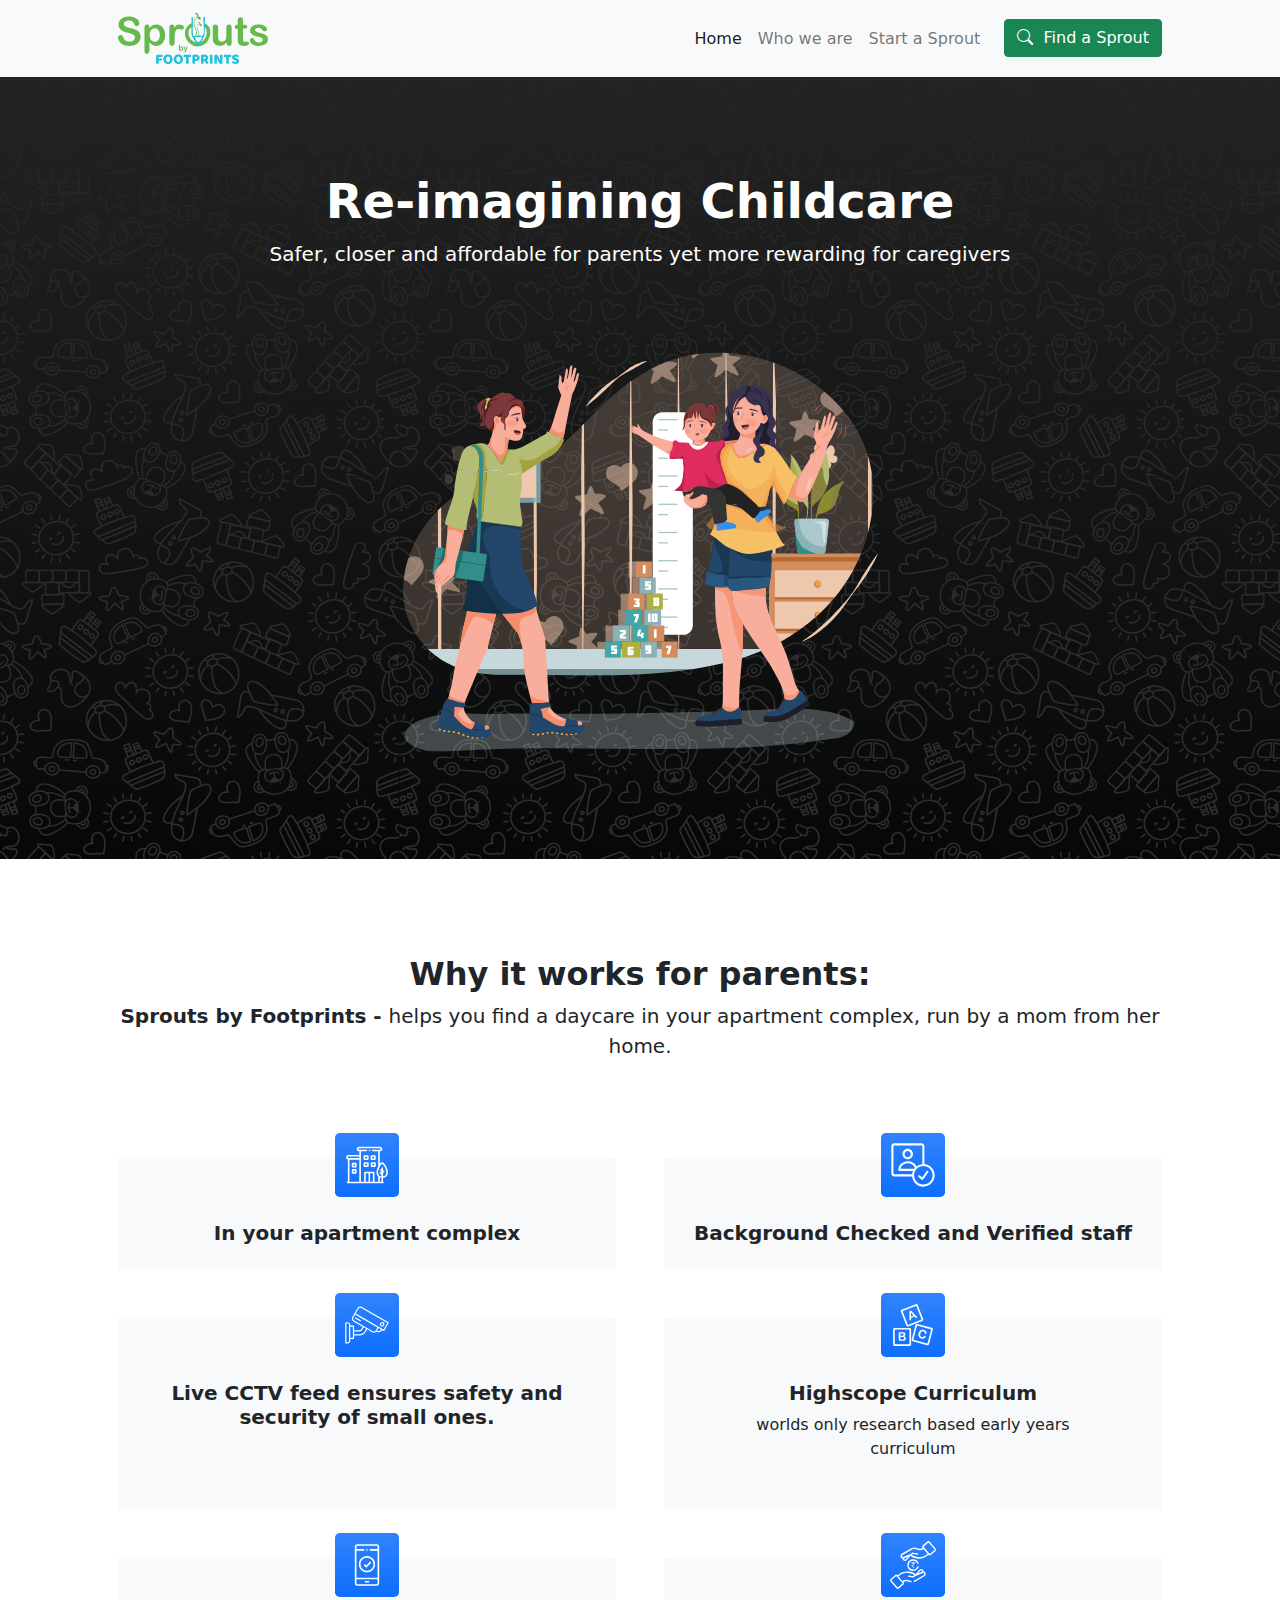
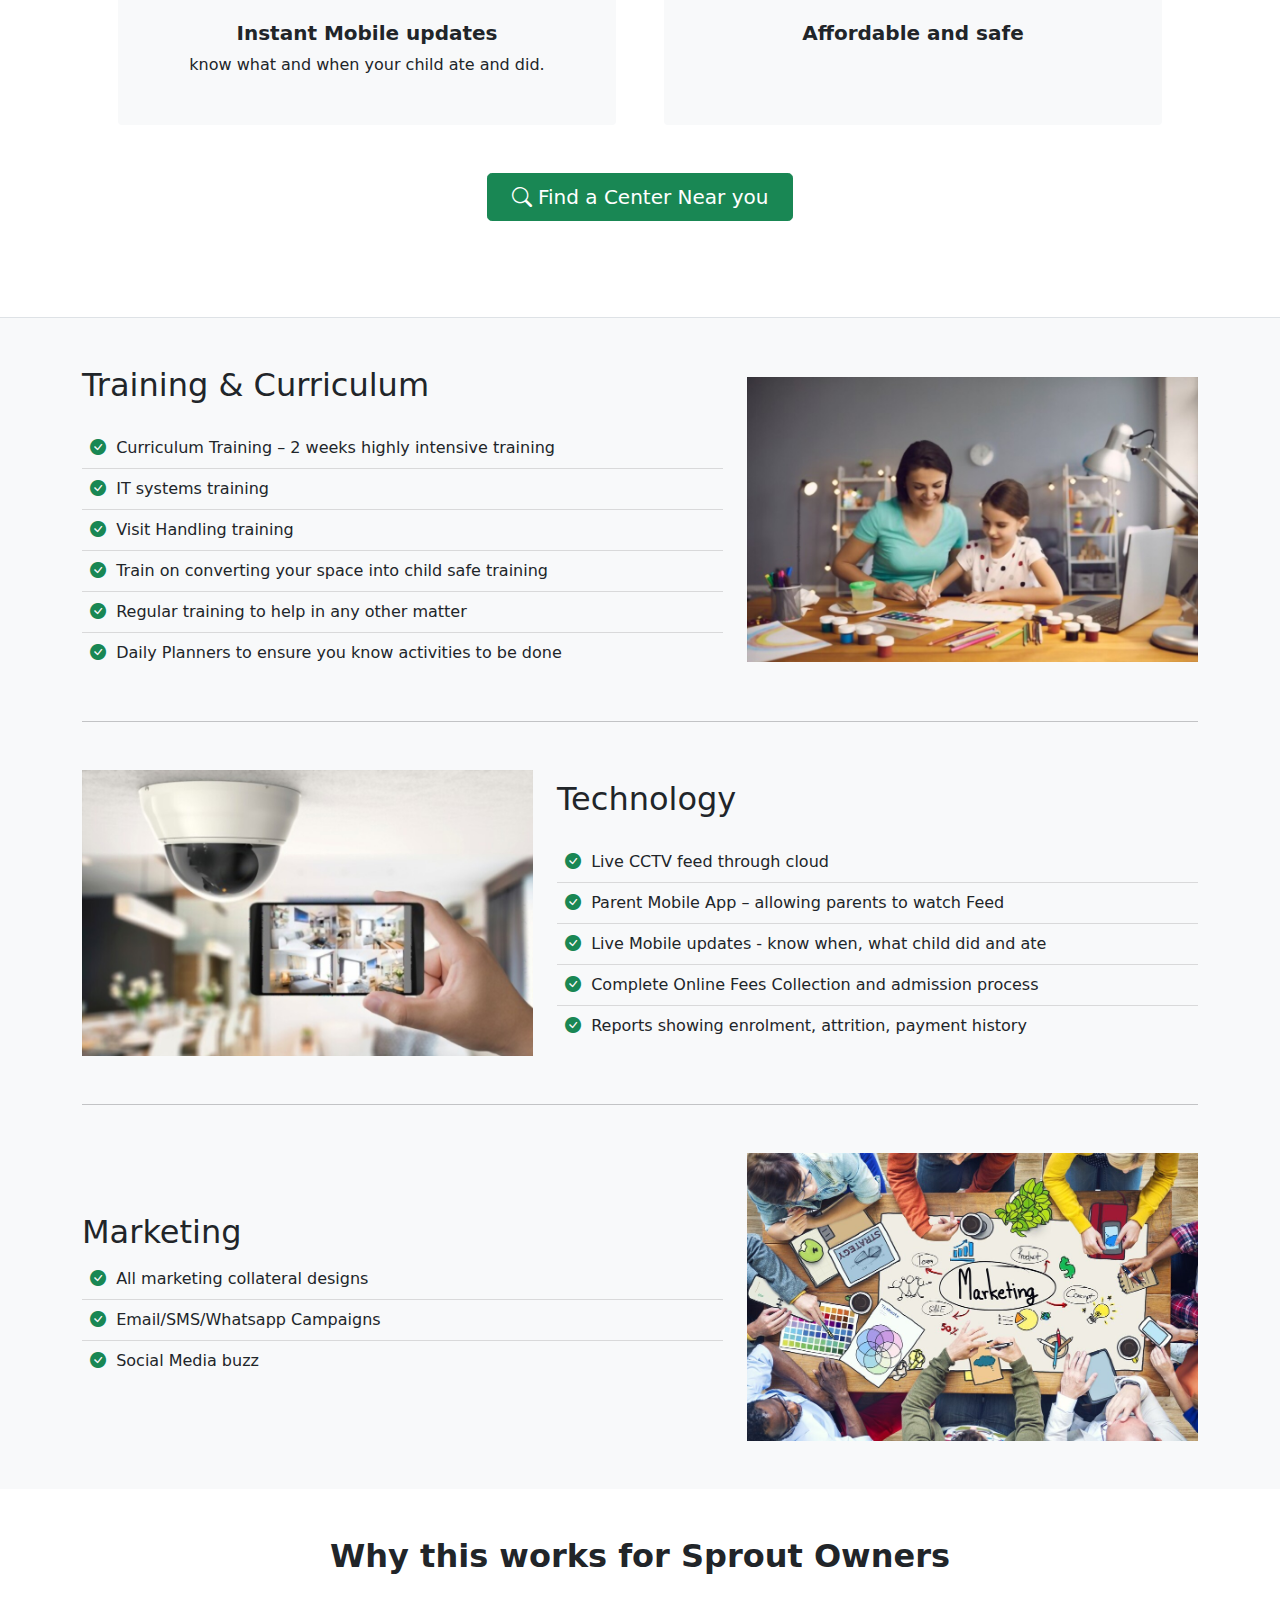
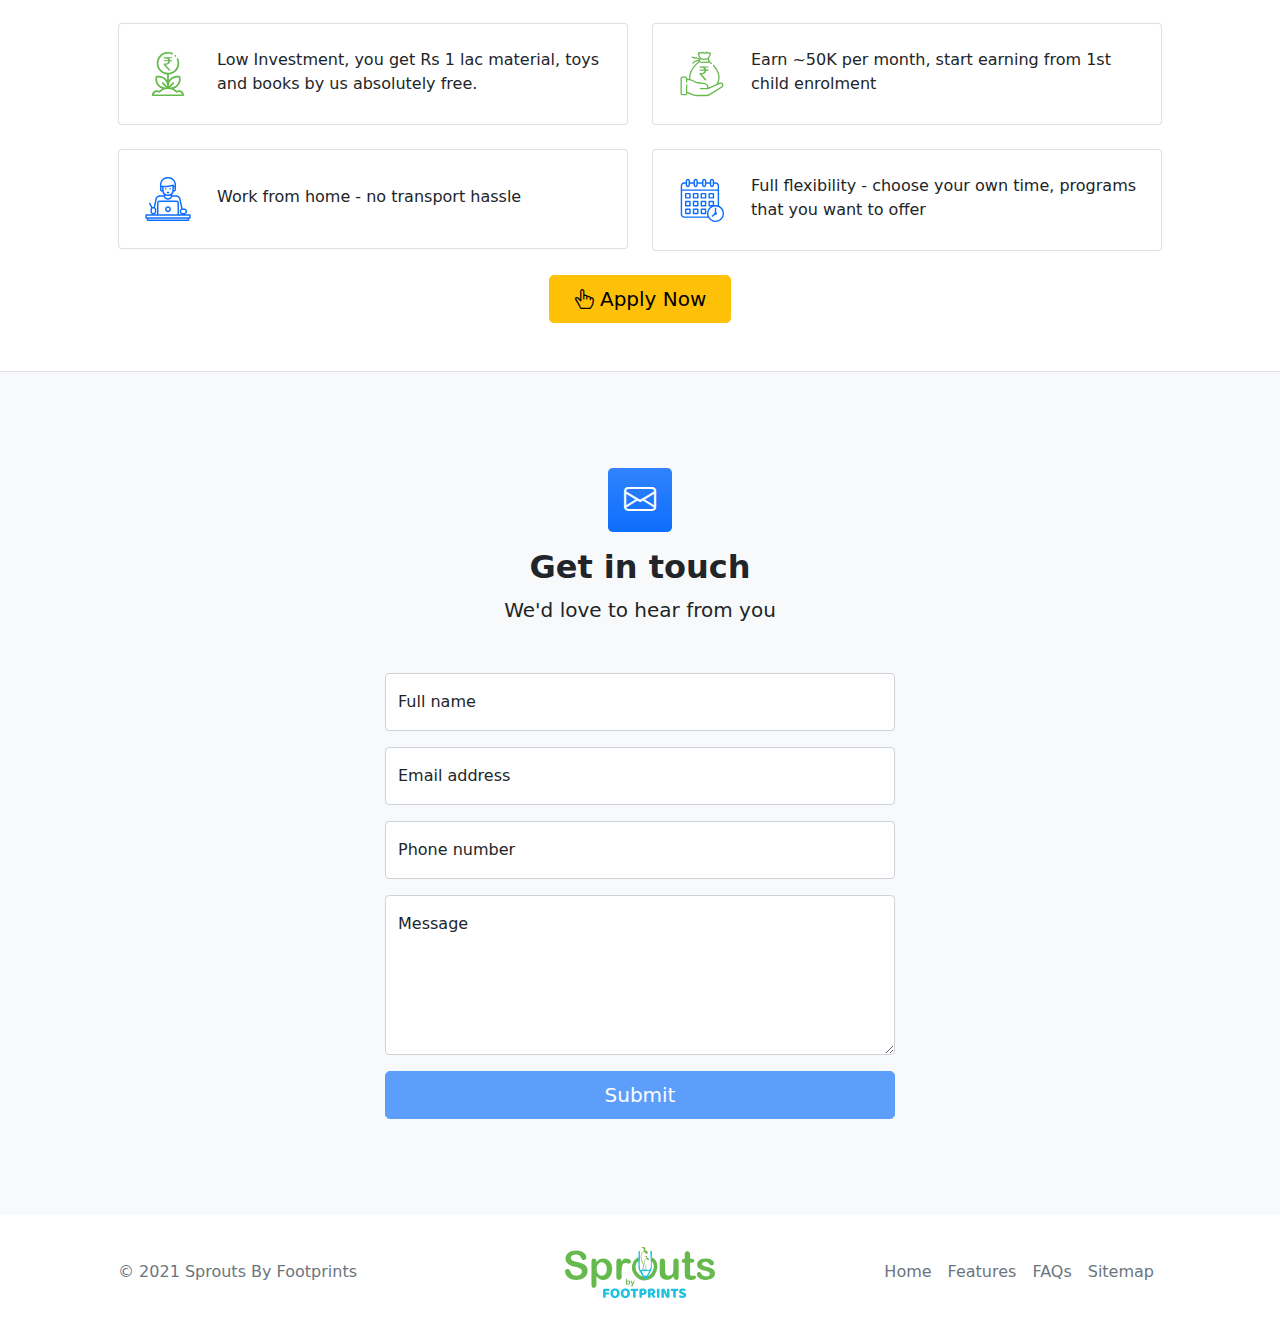
==== index.html @ 30fa9959 "color-updated" ====
<!DOCTYPE html>
<html lang="en">

<head>
    <meta charset="utf-8" />
    <meta name="viewport" content="width=device-width, initial-scale=1, shrink-to-fit=no" />
    <title>Sprouts By Footprints</title>
    <!-- Favicon-->
    <link rel="icon" type="image/x-icon" href="assets/favicon.ico" />

    <!-- Bootstrap icons-->
    <link href="https://cdn.jsdelivr.net/npm/bootstrap-icons@1.4.1/font/bootstrap-icons.css" rel="stylesheet" />
    <!-- Core theme CSS (includes Bootstrap)-->
    <link href="css/styles.css" rel="stylesheet" />
</head>
<style>
    .mt-n4 {
        margin-top: -1.5rem !important;
    }
    
    header.bg-dark.py-5 {
        background: linear-gradient(to bottom, rgb(35 35 35) 0%, rgb(0 0 0 / 80%) 100%), url(./assets/bg-pattern.png);
    }
</style>

<body>
    <!-- Responsive navbar-->
    <nav class="navbar navbar-expand-lg navbar-light bg-light sticky-lg-top">
        <div class="container px-lg-5">
            <a class="navbar-brand" href="#!"><img src="./assets/Sprouts-By-Footprints-logo.svg" alt="Sprouts By Footprints" class="img-fluid" width="150"></a>
            <button class="navbar-toggler" type="button" data-bs-toggle="collapse" data-bs-target="#navbarSupportedContent" aria-controls="navbarSupportedContent" aria-expanded="false" aria-label="Toggle navigation"><span class="navbar-toggler-icon"></span></button>
            <div class="collapse navbar-collapse" id="navbarSupportedContent">
                <ul class="navbar-nav ms-auto mb-2 mb-lg-0">
                    <li class="nav-item"><a class="nav-link active" aria-current="page" href="#!">Home</a></li>
                    <li class="nav-item"><a class="nav-link" href="#!">Who we are</a></li>
                    <li class="nav-item">
                        <a class="nav-link" href="#!">Start a Sprout</a>
                    </li>
                    <li class="nav-item"><a class="btn btn-success ms-3" href="#!"><i class="bi bi-search"></i>&nbsp;&nbsp;Find a Sprout</a></li>
                </ul>
            </div>
        </div>
    </nav>
    <!-- Header-->
    <header class="bg-dark py-5">
        <div class="container px-lg-5">
            <div class="row justify-content-center">
                <div class="col-lg-9">
                    <div class="text-center mt-5">
                        <h1 class="display-5 fw-bolder text-white mb-2">Re-imagining Childcare</h1>
                        <p class="lead text-white mb-4">Safer, closer and affordable for parents yet more rewarding for caregivers</p>
                        <!--  -->
                        <div id="carouselExampleSlidesOnly" class="carousel slide" data-bs-ride="carousel">
                            <div class="carousel-inner">
                                <div class="carousel-item active">
                                    <img src="./assets/PMT_M147_07.svg" class="d-block w-100" alt="...">
                                </div>
                                <div class="carousel-item">
                                    <img src="./assets/PMT_M147_09.svg" class="d-block w-100" alt="...">
                                </div>
                            </div>
                        </div>
                    </div>
                </div>
            </div>
        </div>
    </header>
    <!-- Features section-->

    <section class="py-5 border-bottom">
        <div class="container px-lg-5 my-lg-5">
            <div class="text-center mb-5 pb-5">
                <h2 class="fw-bolder">Why it works for parents:</h2>
                <p class="lead mb-0"><span class="fw-bold"> Sprouts by Footprints - </span> helps you find a daycare in your apartment complex, run by a mom from her home.</p>
            </div>
            <!-- Page Features-->
            <div class="row gx-lg-5">
                <div class="col-lg-6 col-xxl-4 mb-5">
                    <div class="card bg-light border-0 h-100">
                        <div class="card-body text-center p-4 p-lg-3 pt-0 pt-lg-0">
                            <div class="feature bg-primary bg-gradient text-white rounded-3 mb-4 mt-n4">
                                <!-- <i class="bi bi-house-door"></i> -->
                                <img src="./assets/icon/appartment.svg" alt="apartment complex" class="img-fluid p-2">
                            </div>
                            <h2 class="fs-5 fw-bold">In your apartment complex </h2>
                        </div>
                    </div>
                </div>
                <div class="col-lg-6 col-xxl-4 mb-5">
                    <div class="card bg-light border-0 h-100">
                        <div class="card-body text-center p-4 p-lg-3 pt-0 pt-lg-0">
                            <div class="feature bg-primary bg-gradient text-white rounded-3 mb-4 mt-n4">
                                <!-- <i class="bi bi-person-bounding-box"></i> -->
                                <img src="./assets/icon/verified.svg" alt="Verified staff" class="img-fluid p-2">
                            </div>
                            <h2 class="fs-5 fw-bold">Background Checked and Verified staff</h2>
                        </div>
                    </div>
                </div>
                <div class="col-lg-6 col-xxl-4 mb-5">
                    <div class="card bg-light border-0 h-100">
                        <div class="card-body text-center p-4 p-lg-5 pt-0 pt-lg-0">
                            <div class="feature bg-primary bg-gradient text-white rounded-3 mb-4 mt-n4">
                                <!-- <i class="bi bi-card-heading"></i> -->
                                <img src="./assets/icon/cctv.svg" alt="Live CCTV" class="img-fluid p-2">
                            </div>
                            <h2 class="fs-5 fw-bold">Live CCTV feed ensures safety and security of small ones.</h2>
                        </div>
                    </div>
                </div>
                <div class="col-lg-6 col-xxl-4 mb-5">
                    <div class="card bg-light border-0 h-100">
                        <div class="card-body text-center p-4 p-lg-5 pt-0 pt-lg-0">
                            <div class="feature bg-primary bg-gradient text-white rounded-3 mb-4 mt-n4">
                                <!-- <i class="bi bi-bootstrap"></i> -->
                                <img src="./assets/icon/curriculum.svg" alt="Highscope Curriculum" class="img-fluid p-2">
                            </div>
                            <h2 class="fs-5 fw-bold">Highscope Curriculum</h2>
                            <p class="mb-0">worlds only research based early years curriculum</p>
                        </div>
                    </div>
                </div>
                <div class="col-lg-6 col-xxl-4 mb-5">
                    <div class="card bg-light border-0 h-100">
                        <div class="card-body text-center p-4 p-lg-5 pt-0 pt-lg-0">
                            <div class="feature bg-primary bg-gradient text-white rounded-3 mb-4 mt-n4">
                                <!-- <i class="bi bi-code"></i> -->
                                <img src="./assets/icon/mobile.svg" alt="Instant Mobile updates" class="img-fluid p-2">
                            </div>
                            <h2 class="fs-5 fw-bold">Instant Mobile updates</h2>
                            <p class="mb-0">know what and when your child ate and did.</p>
                        </div>
                    </div>
                </div>
                <div class="col-lg-6 col-xxl-4 mb-5">
                    <div class="card bg-light border-0 h-100">
                        <div class="card-body text-center p-4 p-lg-5 pt-0 pt-lg-0">
                            <div class="feature bg-primary bg-gradient text-white rounded-3 mb-4 mt-n4">
                                <img src="./assets/icon/affordable.svg" alt="affordable" class="img-fluid p-2">
                                <!-- <i class="bi bi-patch-check"></i> -->
                            </div>
                            <h2 class="fs-5 fw-bold">Affordable and safe</h2>
                        </div>
                    </div>
                </div>
            </div>
            <!-- End Row -->
            <div class="d-grid gap-3 d-sm-flex justify-content-sm-center">
                <a class="btn btn-success btn-lg px-4" href="#!"><i class="bi bi-search"></i> Find a Center Near you</a>
            </div>
        </div>
    </section>

    <!--  -->
    <section class="bg-light py-5">
        <div class="container">
            <!-- START THE FEATURETTES -->

            <div class="row featurette d-flex justify-content-center align-items-center">
                <div class="col-md-7">
                    <h2 class="featurette-heading mb-4">Training & Curriculum</h2>
                    <ul class="list-group list-group-flush">
                        <li class="list-group-item bg-transparent ps-2"><i class="bi bi-check-circle-fill text-success"></i>&nbsp;&nbsp;Curriculum Training – 2 weeks highly intensive training</li>
                        <li class="list-group-item bg-transparent ps-2"><i class="bi bi-check-circle-fill text-success"></i>&nbsp;&nbsp;IT systems training</li>
                        <li class="list-group-item bg-transparent ps-2"><i class="bi bi-check-circle-fill text-success"></i>&nbsp;&nbsp;Visit Handling training</li>
                        <li class="list-group-item bg-transparent ps-2"><i class="bi bi-check-circle-fill text-success"></i>&nbsp;&nbsp;Train on converting your space into child safe training</li>
                        <li class="list-group-item bg-transparent ps-2"><i class="bi bi-check-circle-fill text-success"></i>&nbsp;&nbsp;Regular training to help in any other matter</li>
                        <li class="list-group-item bg-transparent ps-2"><i class="bi bi-check-circle-fill text-success"></i>&nbsp;&nbsp;Daily Planners to ensure you know activities to be done</li>
                    </ul>
                </div>
                <div class="col-md-5">
                    <img src="./assets/img-1.jpg" alt="Training & Curriculum" class="img-fluid">
                </div>
            </div>

            <hr class="featurette-divider my-5">

            <div class="row featurette d-flex justify-content-center align-items-center">
                <div class="col-md-7 order-md-2">
                    <h2 class="featurette-heading mb-4">Technology</h2>
                    <ul class="list-group list-group-flush">
                        <li class="list-group-item bg-transparent ps-2"><i class="bi bi-check-circle-fill text-success"></i>&nbsp;&nbsp;Live CCTV feed through cloud</li>
                        <li class="list-group-item bg-transparent ps-2"><i class="bi bi-check-circle-fill text-success"></i>&nbsp;&nbsp;Parent Mobile App – allowing parents to watch Feed</li>
                        <li class="list-group-item bg-transparent ps-2"><i class="bi bi-check-circle-fill text-success"></i>&nbsp;&nbsp;Live Mobile updates - know when, what child did and ate</li>
                        <li class="list-group-item bg-transparent ps-2"><i class="bi bi-check-circle-fill text-success"></i>&nbsp;&nbsp;Complete Online Fees Collection and admission process</li>
                        <li class="list-group-item bg-transparent ps-2"><i class="bi bi-check-circle-fill text-success"></i>&nbsp;&nbsp;Reports showing enrolment, attrition, payment history</li>
                    </ul>
                </div>
                <div class="col-md-5 order-md-1">
                    <img src="./assets/img-2.jpg" alt="Technology" class="img-fluid">
                </div>
            </div>

            <hr class="featurette-divider my-5">

            <div class="row featurette d-flex justify-content-center align-items-center">
                <div class="col-md-7">
                    <h2 class="featurette-heading">Marketing</h2>
                    <ul class="list-group list-group-flush">
                        <li class="list-group-item bg-transparent ps-2"><i class="bi bi-check-circle-fill text-success"></i>&nbsp;&nbsp;All marketing collateral designs</li>
                        <li class="list-group-item bg-transparent ps-2"><i class="bi bi-check-circle-fill text-success"></i>&nbsp;&nbsp;Email/SMS/Whatsapp Campaigns</li>
                        <li class="list-group-item bg-transparent ps-2"><i class="bi bi-check-circle-fill text-success"></i>&nbsp;&nbsp;Social Media buzz</li>
                    </ul>
                </div>
                <div class="col-md-5">
                    <img src="./assets/img-3.jpg" alt="Marketing" class="img-fluid">
                </div>
            </div>

            <!-- /END THE FEATURETTES -->

        </div>
    </section>
    <!--  -->

    <!-- Sprouts Owner-->
    <section class="py-5 border-bottom">
        <div class="container px-lg-5">
            <div class="text-center mb-5">
                <h2 class="fw-bolder">Why this works for Sprout Owners</h2>
            </div>
            <!-- Row Start -->
            <div class="row row-cols-1 row-cols-md-2">
                <!--  -->
                <div class="col">
                    <div class="card mb-4">
                        <div class="card-body p-4">
                            <div class="d-flex justify-content-start align-items-center">
                                <div class="flex-shrink-0">
                                    <img src="./assets/icon/low-investment.svg" alt="low-investment" width="50" class="img-fluid">
                                </div>
                                <div class="ms-4">
                                    <p class="mb-1">Low Investment, you get Rs 1 lac material, toys and books by us absolutely free.</p>
                                </div>
                            </div>
                        </div>
                    </div>
                </div>
                <!--  -->
                <div class="col">
                    <div class="card mb-4">
                        <div class="card-body p-4">
                            <div class="d-flex justify-content-start align-items-center">
                                <div class="flex-shrink-0">
                                    <img src="./assets/icon/earn.svg" alt="low-investment" width="50" class="img-fluid">
                                </div>
                                <div class="ms-4">
                                    <p class="mb-1">Earn ~50K per month, start earning from 1st child enrolment</p>
                                </div>
                            </div>
                        </div>
                    </div>
                </div>
                <!--  -->
                <!--  -->
                <div class="col">
                    <div class="card mb-4">
                        <div class="card-body p-4">
                            <div class="d-flex justify-content-start align-items-center">
                                <div class="flex-shrink-0">
                                    <img src="./assets/icon/wfh.svg" alt="low-investment" width="50" class="img-fluid">
                                </div>
                                <div class="ms-4">
                                    <p class="mb-1">Work from home - no transport hassle</p>
                                </div>
                            </div>
                        </div>
                    </div>
                </div>
                <!--  -->
                <div class="col">
                    <div class="card mb-4">
                        <div class="card-body p-4">
                            <div class="d-flex justify-content-start align-items-center">
                                <div class="flex-shrink-0">
                                    <img src="./assets/icon/time.svg" alt="low-investment" width="50" class="img-fluid">
                                </div>
                                <div class="ms-4">
                                    <p class="mb-1">Full flexibility - choose your own time, programs that you want to offer</p>
                                </div>
                            </div>
                        </div>
                    </div>
                </div>
                <!--  -->
            </div>
            <!-- Row End -->
            <div class="d-grid gap-3 d-sm-flex justify-content-sm-center">
                <a class="btn btn-warning btn-lg px-4" href="#!"><i class="bi bi-hand-index-thumb"></i> Apply Now</a>
            </div>
        </div>
    </section>
    <!-- Contact section-->
    <section class="bg-light py-lg-5 py-3">
        <div class="container px-lg-5 my-5">
            <div class="text-center mb-5">
                <div class="feature bg-primary bg-gradient text-white rounded-3 mb-3"><i class="bi bi-envelope"></i></div>
                <h2 class="fw-bolder">Get in touch</h2>
                <p class="lead mb-0">We'd love to hear from you</p>
            </div>
            <div class="row justify-content-center">
                <div class="col-lg-6">
                    <form id="contactForm" data-sb-form-api-token="API_TOKEN">
                        <!-- Name input-->
                        <div class="form-floating mb-3">
                            <input class="form-control" id="name" type="text" placeholder="Enter your name..." data-sb-validations="required" />
                            <label for="name">Full name</label>
                            <div class="invalid-feedback" data-sb-feedback="name:required">A name is required.</div>
                        </div>
                        <!-- Email address input-->
                        <div class="form-floating mb-3">
                            <input class="form-control" id="email" type="email" placeholder="name@example.com" data-sb-validations="required,email" />
                            <label for="email">Email address</label>
                            <div class="invalid-feedback" data-sb-feedback="email:required">An email is required.</div>
                            <div class="invalid-feedback" data-sb-feedback="email:email">Email is not valid.</div>
                        </div>
                        <!-- Phone number input-->
                        <div class="form-floating mb-3">
                            <input class="form-control" id="phone" type="tel" placeholder="(123) 456-7890" data-sb-validations="required" />
                            <label for="phone">Phone number</label>
                            <div class="invalid-feedback" data-sb-feedback="phone:required">A phone number is required.</div>
                        </div>
                        <!-- Message input-->
                        <div class="form-floating mb-3">
                            <textarea class="form-control" id="message" type="text" placeholder="Enter your message here..." style="height: 10rem" data-sb-validations="required"></textarea>
                            <label for="message">Message</label>
                            <div class="invalid-feedback" data-sb-feedback="message:required">A message is required.</div>
                        </div>
                        <!-- Submit success message-->
                        <!---->
                        <!-- This is what your users will see when the form-->
                        <!-- has successfully submitted-->
                        <div class="d-none" id="submitSuccessMessage">
                            <div class="text-center mb-3">
                                <div class="fw-bolder">Form submission successful!</div>
                                To activate this form, sign up at
                                <br />
                                <a href="https://startbootstrap.com/solution/contact-forms">https://startbootstrap.com/solution/contact-forms</a>
                            </div>
                        </div>
                        <!-- Submit error message-->
                        <!---->
                        <!-- This is what your users will see when there is-->
                        <!-- an error submitting the form-->
                        <div class="d-none" id="submitErrorMessage">
                            <div class="text-center text-danger mb-3">Error sending message!</div>
                        </div>
                        <!-- Submit Button-->
                        <div class="d-grid"><button class="btn btn-primary btn-lg disabled" id="submitButton" type="submit">Submit</button></div>
                    </form>
                </div>
            </div>
        </div>
    </section>

    <!-- Footer-->
    <footer class="py-3 my-3">
        <div class="container px-5">
            <div class="d-flex flex-wrap justify-content-between align-items-center">
                <p class="col-12 col-md-4 mb-lg-0 text-muted text-lg-start text-center">© 2021 Sprouts By Footprints</p>

                <a href="/" class="col-12 col-md-4 d-flex align-items-center justify-content-center mb-3 mb-md-0 me-md-auto link-dark text-decoration-none">
                    <img src="./assets/Sprouts-By-Footprints-logo.svg" alt="Sprouts By Footprints" class="img-fluid" width="150">
                </a>

                <ul class="nav col-12 col-md-4 justify-content-end">
                    <li class="nav-item"><a href="#" class="nav-link px-2 text-muted">Home</a></li>
                    <li class="nav-item"><a href="#" class="nav-link px-2 text-muted">Features</a></li>
                    <li class="nav-item"><a href="#" class="nav-link px-2 text-muted">FAQs</a></li>
                    <li class="nav-item"><a href="#" class="nav-link px-2 text-muted">Sitemap</a></li>
                </ul>
            </div>
        </div>
    </footer>

    <!--  -->

    <!-- Bootstrap core JS-->
    <script src="https://cdn.jsdelivr.net/npm/bootstrap@5.1.0/dist/js/bootstrap.bundle.min.js"></script>

</body>

</html>
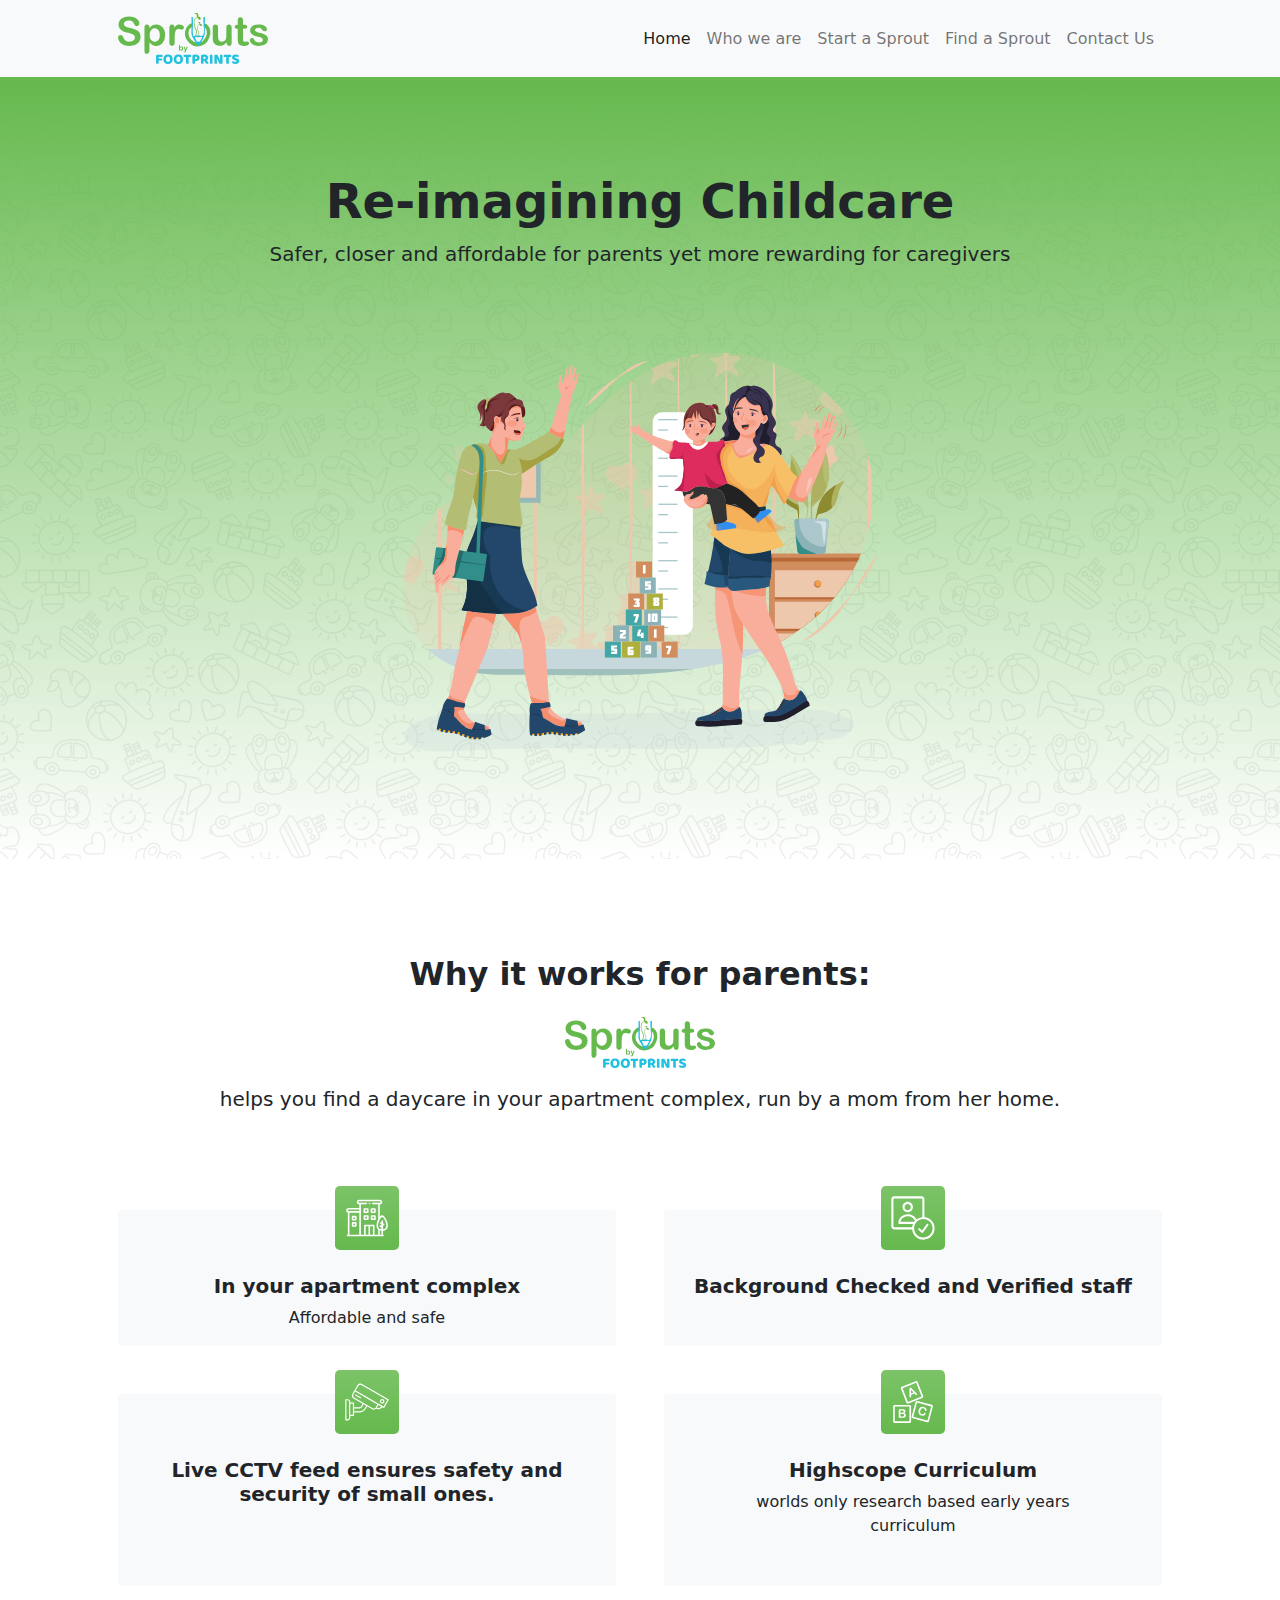
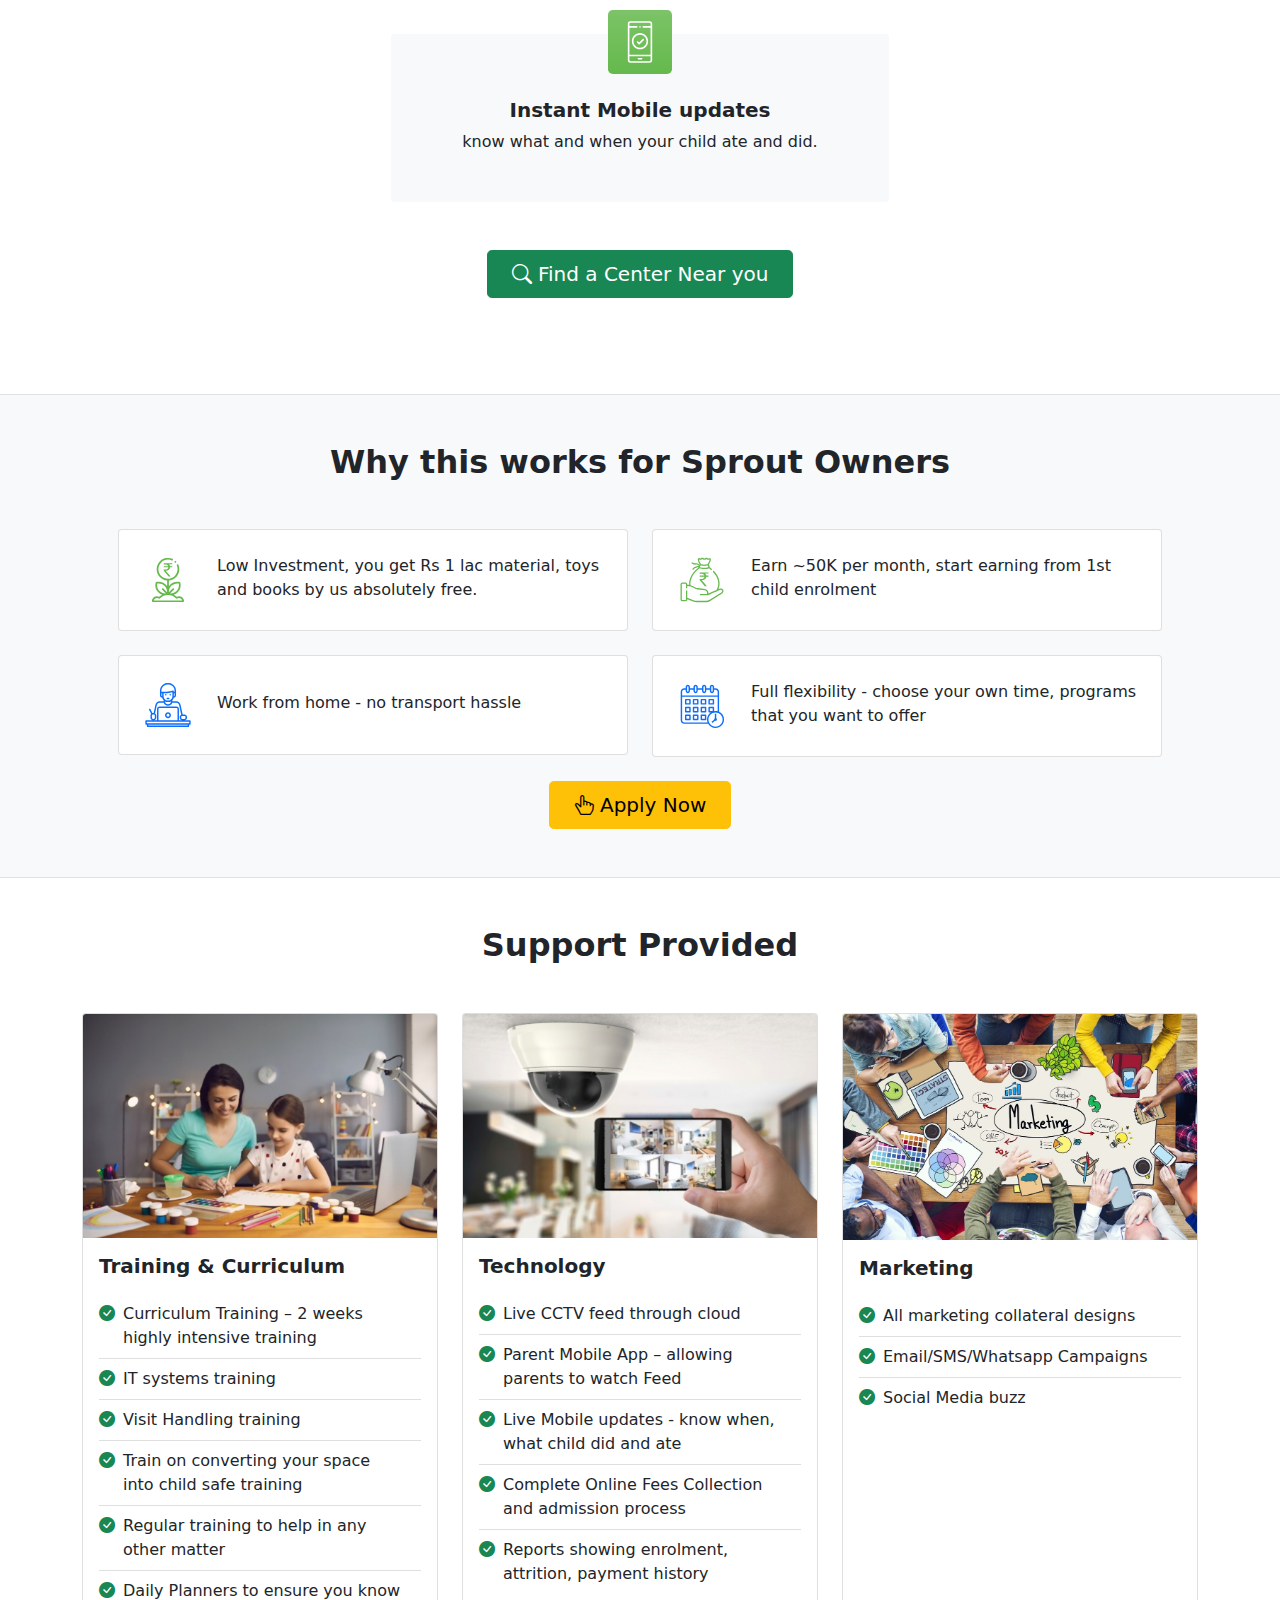
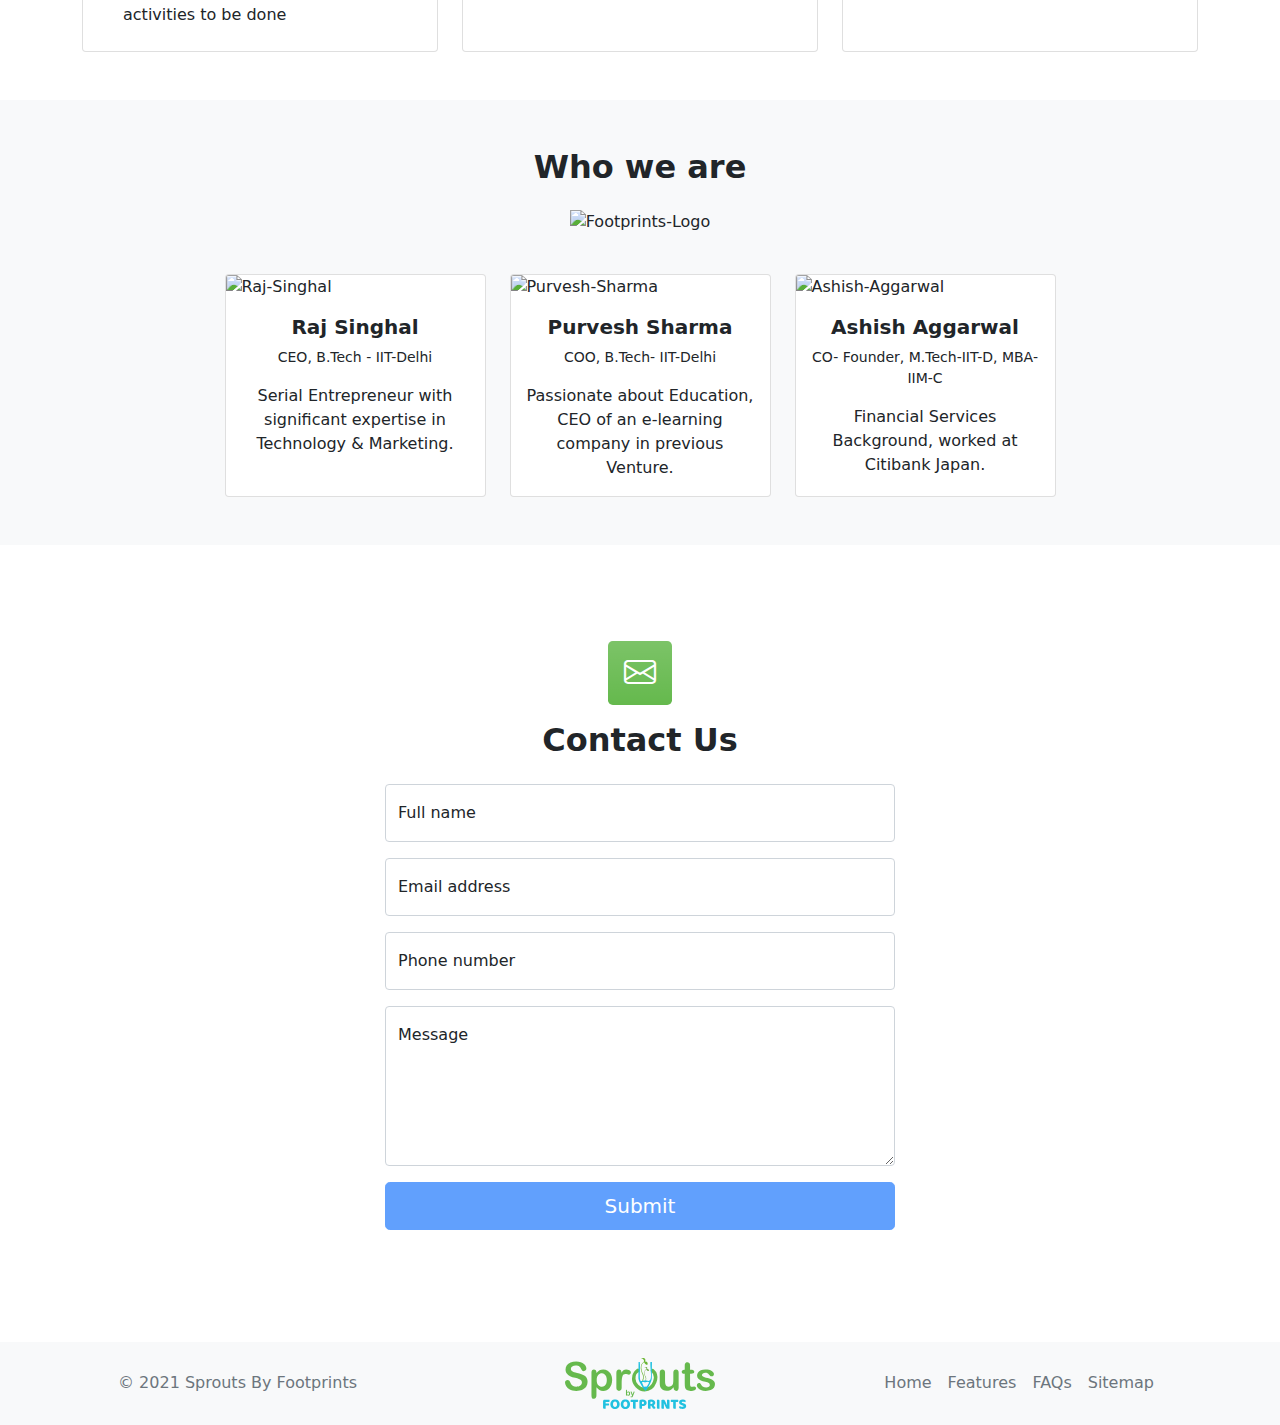
==== commit 2359e25e: "Feedback updated" ====
--- a/index.html
+++ b/index.html
@@ -18,8 +18,8 @@
         margin-top: -1.5rem !important;
     }
     
-    header.bg-dark.py-5 {
-        background: linear-gradient(to bottom, rgb(35 35 35) 0%, rgb(0 0 0 / 80%) 100%), url(./assets/bg-pattern.png);
+    header {
+        background: linear-gradient(to bottom, rgb(101 185 77) 0%, rgb(101 185 77 / 0%) 100%), url(./assets/bg-pattern.png);
     }
 </style>
 
@@ -32,23 +32,28 @@
             <div class="collapse navbar-collapse" id="navbarSupportedContent">
                 <ul class="navbar-nav ms-auto mb-2 mb-lg-0">
                     <li class="nav-item"><a class="nav-link active" aria-current="page" href="#!">Home</a></li>
-                    <li class="nav-item"><a class="nav-link" href="#!">Who we are</a></li>
+                    <li class="nav-item"><a class="nav-link" href="#whoWe">Who we are</a></li>
                     <li class="nav-item">
                         <a class="nav-link" href="#!">Start a Sprout</a>
                     </li>
-                    <li class="nav-item"><a class="btn btn-success ms-3" href="#!"><i class="bi bi-search"></i>&nbsp;&nbsp;Find a Sprout</a></li>
+                    <li class="nav-item">
+                        <a class="nav-link" href="#!">Find a Sprout</a>
+                    </li>
+                    <li class="nav-item">
+                        <a class="nav-link" href="#contact">Contact Us</a>
+                    </li>
                 </ul>
             </div>
         </div>
     </nav>
     <!-- Header-->
-    <header class="bg-dark py-5">
+    <header class="py-5">
         <div class="container px-lg-5">
             <div class="row justify-content-center">
                 <div class="col-lg-9">
                     <div class="text-center mt-5">
-                        <h1 class="display-5 fw-bolder text-white mb-2">Re-imagining Childcare</h1>
-                        <p class="lead text-white mb-4">Safer, closer and affordable for parents yet more rewarding for caregivers</p>
+                        <h1 class="display-5 fw-bolder text-dark mb-2">Re-imagining Childcare</h1>
+                        <p class="lead text-dark mb-4">Safer, closer and affordable for parents yet more rewarding for caregivers</p>
                         <!--  -->
                         <div id="carouselExampleSlidesOnly" class="carousel slide" data-bs-ride="carousel">
                             <div class="carousel-inner">
@@ -71,10 +76,11 @@
         <div class="container px-lg-5 my-lg-5">
             <div class="text-center mb-5 pb-5">
                 <h2 class="fw-bolder">Why it works for parents:</h2>
-                <p class="lead mb-0"><span class="fw-bold"> Sprouts by Footprints - </span> helps you find a daycare in your apartment complex, run by a mom from her home.</p>
+                <img src="./assets/Sprouts-By-Footprints-logo.svg" alt="Sprouts By Footprints" class="img-fluid my-3" width="150">
+                <p class="lead mb-0">helps you find a daycare in your apartment complex, run by a mom from her home.</p>
             </div>
             <!-- Page Features-->
-            <div class="row gx-lg-5">
+            <div class="row gx-lg-5 justify-content-center">
                 <div class="col-lg-6 col-xxl-4 mb-5">
                     <div class="card bg-light border-0 h-100">
                         <div class="card-body text-center p-4 p-lg-3 pt-0 pt-lg-0">
@@ -83,6 +89,7 @@
                                 <img src="./assets/icon/appartment.svg" alt="apartment complex" class="img-fluid p-2">
                             </div>
                             <h2 class="fs-5 fw-bold">In your apartment complex </h2>
+                            <p class="mb-0">Affordable and safe</p>
                         </div>
                     </div>
                 </div>
@@ -132,17 +139,6 @@
                         </div>
                     </div>
                 </div>
-                <div class="col-lg-6 col-xxl-4 mb-5">
-                    <div class="card bg-light border-0 h-100">
-                        <div class="card-body text-center p-4 p-lg-5 pt-0 pt-lg-0">
-                            <div class="feature bg-primary bg-gradient text-white rounded-3 mb-4 mt-n4">
-                                <img src="./assets/icon/affordable.svg" alt="affordable" class="img-fluid p-2">
-                                <!-- <i class="bi bi-patch-check"></i> -->
-                            </div>
-                            <h2 class="fs-5 fw-bold">Affordable and safe</h2>
-                        </div>
-                    </div>
-                </div>
             </div>
             <!-- End Row -->
             <div class="d-grid gap-3 d-sm-flex justify-content-sm-center">
@@ -152,69 +148,7 @@
     </section>
 
     <!--  -->
-    <section class="bg-light py-5">
-        <div class="container">
-            <!-- START THE FEATURETTES -->
-
-            <div class="row featurette d-flex justify-content-center align-items-center">
-                <div class="col-md-7">
-                    <h2 class="featurette-heading mb-4">Training & Curriculum</h2>
-                    <ul class="list-group list-group-flush">
-                        <li class="list-group-item bg-transparent ps-2"><i class="bi bi-check-circle-fill text-success"></i>&nbsp;&nbsp;Curriculum Training – 2 weeks highly intensive training</li>
-                        <li class="list-group-item bg-transparent ps-2"><i class="bi bi-check-circle-fill text-success"></i>&nbsp;&nbsp;IT systems training</li>
-                        <li class="list-group-item bg-transparent ps-2"><i class="bi bi-check-circle-fill text-success"></i>&nbsp;&nbsp;Visit Handling training</li>
-                        <li class="list-group-item bg-transparent ps-2"><i class="bi bi-check-circle-fill text-success"></i>&nbsp;&nbsp;Train on converting your space into child safe training</li>
-                        <li class="list-group-item bg-transparent ps-2"><i class="bi bi-check-circle-fill text-success"></i>&nbsp;&nbsp;Regular training to help in any other matter</li>
-                        <li class="list-group-item bg-transparent ps-2"><i class="bi bi-check-circle-fill text-success"></i>&nbsp;&nbsp;Daily Planners to ensure you know activities to be done</li>
-                    </ul>
-                </div>
-                <div class="col-md-5">
-                    <img src="./assets/img-1.jpg" alt="Training & Curriculum" class="img-fluid">
-                </div>
-            </div>
-
-            <hr class="featurette-divider my-5">
-
-            <div class="row featurette d-flex justify-content-center align-items-center">
-                <div class="col-md-7 order-md-2">
-                    <h2 class="featurette-heading mb-4">Technology</h2>
-                    <ul class="list-group list-group-flush">
-                        <li class="list-group-item bg-transparent ps-2"><i class="bi bi-check-circle-fill text-success"></i>&nbsp;&nbsp;Live CCTV feed through cloud</li>
-                        <li class="list-group-item bg-transparent ps-2"><i class="bi bi-check-circle-fill text-success"></i>&nbsp;&nbsp;Parent Mobile App – allowing parents to watch Feed</li>
-                        <li class="list-group-item bg-transparent ps-2"><i class="bi bi-check-circle-fill text-success"></i>&nbsp;&nbsp;Live Mobile updates - know when, what child did and ate</li>
-                        <li class="list-group-item bg-transparent ps-2"><i class="bi bi-check-circle-fill text-success"></i>&nbsp;&nbsp;Complete Online Fees Collection and admission process</li>
-                        <li class="list-group-item bg-transparent ps-2"><i class="bi bi-check-circle-fill text-success"></i>&nbsp;&nbsp;Reports showing enrolment, attrition, payment history</li>
-                    </ul>
-                </div>
-                <div class="col-md-5 order-md-1">
-                    <img src="./assets/img-2.jpg" alt="Technology" class="img-fluid">
-                </div>
-            </div>
-
-            <hr class="featurette-divider my-5">
-
-            <div class="row featurette d-flex justify-content-center align-items-center">
-                <div class="col-md-7">
-                    <h2 class="featurette-heading">Marketing</h2>
-                    <ul class="list-group list-group-flush">
-                        <li class="list-group-item bg-transparent ps-2"><i class="bi bi-check-circle-fill text-success"></i>&nbsp;&nbsp;All marketing collateral designs</li>
-                        <li class="list-group-item bg-transparent ps-2"><i class="bi bi-check-circle-fill text-success"></i>&nbsp;&nbsp;Email/SMS/Whatsapp Campaigns</li>
-                        <li class="list-group-item bg-transparent ps-2"><i class="bi bi-check-circle-fill text-success"></i>&nbsp;&nbsp;Social Media buzz</li>
-                    </ul>
-                </div>
-                <div class="col-md-5">
-                    <img src="./assets/img-3.jpg" alt="Marketing" class="img-fluid">
-                </div>
-            </div>
-
-            <!-- /END THE FEATURETTES -->
-
-        </div>
-    </section>
-    <!--  -->
-
-    <!-- Sprouts Owner-->
-    <section class="py-5 border-bottom">
+    <section class="bg-light py-5 border-bottom">
         <div class="container px-lg-5">
             <div class="text-center mb-5">
                 <h2 class="fw-bolder">Why this works for Sprout Owners</h2>
@@ -290,13 +224,157 @@
             </div>
         </div>
     </section>
+
+    <!--  -->
+    <section class="py-5">
+        <div class="container">
+            <div class="text-center mb-5">
+                <h2 class="fw-bolder">Support Provided</h2>
+            </div>
+            <!--  -->
+            <div class="row row-cols-1 row-cols-md-3 g-4">
+                <div class="col">
+                    <div class="card h-100">
+                        <img src="./assets/img-1.jpg" class="card-img-top" alt="...">
+                        <div class="card-body">
+                            <h5 class="card-title fw-bold mb-3">Training & Curriculum</h5>
+                            <ul class="list-group list-group-flush">
+                                <li class="list-group-item bg-transparent ps-0 d-flex">
+                                    <div class="me-2"><i class="bi bi-check-circle-fill text-success"></i></div>
+                                    <div class="">Curriculum Training – 2 weeks highly intensive training</div>
+                                </li>
+                                <li class="list-group-item bg-transparent ps-0 d-flex">
+                                    <div class="me-2"><i class="bi bi-check-circle-fill text-success"></i></div>
+                                    <div class="">IT systems training</div>
+                                </li>
+                                <li class="list-group-item bg-transparent ps-0 d-flex">
+                                    <div class="me-2"><i class="bi bi-check-circle-fill text-success"></i></div>
+                                    <div class="">Visit Handling training</div>
+                                </li>
+                                <li class="list-group-item bg-transparent ps-0 d-flex">
+                                    <div class="me-2"><i class="bi bi-check-circle-fill text-success"></i></div>
+                                    <div class="">Train on converting your space into child safe training</div>
+                                </li>
+                                <li class="list-group-item bg-transparent ps-0 d-flex">
+                                    <div class="me-2"><i class="bi bi-check-circle-fill text-success"></i></div>
+                                    <div class="">Regular training to help in any other matter</div>
+                                </li>
+                                <li class="list-group-item bg-transparent ps-0 d-flex">
+                                    <div class="me-2"><i class="bi bi-check-circle-fill text-success"></i></div>
+                                    <div class="">Daily Planners to ensure you know activities to be done</div>
+                                </li>
+                            </ul>
+                        </div>
+                    </div>
+                </div>
+                <div class="col">
+                    <div class="card h-100">
+                        <img src="./assets/img-2.jpg" class="card-img-top" alt="...">
+                        <div class="card-body">
+                            <h5 class="card-title fw-bold mb-3">Technology</h5>
+                            <ul class="list-group list-group-flush">
+                                <li class="list-group-item bg-transparent ps-0 d-flex">
+                                    <div class="me-2"><i class="bi bi-check-circle-fill text-success"></i></div>
+                                    <div class="">Live CCTV feed through cloud</div>
+                                </li>
+                                <li class="list-group-item bg-transparent ps-0 d-flex">
+                                    <div class="me-2"><i class="bi bi-check-circle-fill text-success"></i></div>
+                                    <div class="">Parent Mobile App – allowing parents to watch Feed</div>
+                                </li>
+                                <li class="list-group-item bg-transparent ps-0 d-flex">
+                                    <div class="me-2"><i class="bi bi-check-circle-fill text-success"></i></div>
+                                    <div class="">Live Mobile updates - know when, what child did and ate</div>
+                                </li>
+                                <li class="list-group-item bg-transparent ps-0 d-flex">
+                                    <div class="me-2"><i class="bi bi-check-circle-fill text-success"></i></div>
+                                    <div class="">Complete Online Fees Collection and admission process</div>
+                                </li>
+                                <li class="list-group-item bg-transparent ps-0 d-flex">
+                                    <div class="me-2"><i class="bi bi-check-circle-fill text-success"></i></div>
+                                    <div class="">Reports showing enrolment, attrition, payment history</div>
+                                </li>
+                            </ul>
+                        </div>
+                    </div>
+                </div>
+                <div class="col">
+                    <div class="card h-100">
+                        <img src="./assets/img-3.jpg" class="card-img-top" alt="...">
+                        <div class="card-body">
+                            <h5 class="card-title fw-bold mb-3">Marketing</h5>
+                            <ul class="list-group list-group-flush">
+                                <li class="list-group-item bg-transparent ps-0 d-flex">
+                                    <div class="me-2"><i class="bi bi-check-circle-fill text-success"></i></div>
+                                    <div class="">All marketing collateral designs</div>
+                                </li>
+                                <li class="list-group-item bg-transparent ps-0 d-flex">
+                                    <div class="me-2"><i class="bi bi-check-circle-fill text-success"></i></div>
+                                    <div class="">Email/SMS/Whatsapp Campaigns</div>
+                                </li>
+                                <li class="list-group-item bg-transparent ps-0 d-flex">
+                                    <div class="me-2"><i class="bi bi-check-circle-fill text-success"></i></div>
+                                    <div class="">Social Media buzz</div>
+                                </li>
+                            </ul>
+                        </div>
+                    </div>
+                </div>
+            </div>
+        </div>
+    </section>
+
+    <!--  -->
+
+    <!-- Sprouts Owner-->
+    <section class="bg-light py-5" id="whoWe">
+        <div class="container">
+            <div class="text-center mb-4">
+                <h2 class="fw-bolder">Who we are</h2>
+                <img src="./assets/Footprints-Logo.svg" alt="Footprints-Logo" class="img-fluid my-3">
+            </div>
+            <!--  -->
+            <div class="row row-cols-2 row-cols-md-3 g-4 justify-content-center">
+                <div class="col-lg-3">
+                    <div class="card h-100">
+                        <img src="./assets/Raj-Singhal.jpg" class="card-img-top" alt="Raj-Singhal">
+                        <div class="card-body text-center">
+                            <h5 class="card-title fw-bold">Raj Singhal</h5>
+                            <p class="small">CEO, B.Tech - IIT-Delhi</p>
+                            <p class="card-text">Serial Entrepreneur with significant expertise in Technology & Marketing.</p>
+                        </div>
+                    </div>
+                </div>
+                <div class="col-lg-3">
+                    <div class="card h-100">
+                        <img src="./assets/Purvesh-Sharma.jpg" class="card-img-top" alt="Purvesh-Sharma">
+                        <div class="card-body text-center">
+                            <h5 class="card-title fw-bold">Purvesh Sharma</h5>
+                            <p class="small">COO, B.Tech- IIT-Delhi</p>
+                            <p class="card-text">Passionate about Education, CEO of an e-learning company in previous Venture. </p>
+                        </div>
+                    </div>
+                </div>
+                <div class="col-lg-3">
+                    <div class="card h-100">
+                        <img src="./assets/Ashish-Aggarwal.jpg" class="card-img-top" alt="Ashish-Aggarwal">
+                        <div class="card-body text-center">
+                            <h5 class="card-title fw-bold">Ashish Aggarwal</h5>
+                            <p class="small">CO- Founder, M.Tech-IIT-D, MBA-IIM-C</p>
+                            <p class="card-text">Financial Services Background, worked at Citibank Japan.</p>
+                        </div>
+                    </div>
+                </div>
+            </div>
+            <!--  -->
+        </div>
+    </section>
+
     <!-- Contact section-->
-    <section class="bg-light py-lg-5 py-3">
+    <section class="py-lg-5 py-3" id="contact">
         <div class="container px-lg-5 my-5">
-            <div class="text-center mb-5">
+            <div class="text-center mb-4">
                 <div class="feature bg-primary bg-gradient text-white rounded-3 mb-3"><i class="bi bi-envelope"></i></div>
-                <h2 class="fw-bolder">Get in touch</h2>
-                <p class="lead mb-0">We'd love to hear from you</p>
+                <h2 class="fw-bolder">Contact Us</h2>
             </div>
             <div class="row justify-content-center">
                 <div class="col-lg-6">
@@ -354,7 +432,7 @@
     </section>
 
     <!-- Footer-->
-    <footer class="py-3 my-3">
+    <footer class="bg-light py-3 mt-3">
         <div class="container px-5">
             <div class="d-flex flex-wrap justify-content-between align-items-center">
                 <p class="col-12 col-md-4 mb-lg-0 text-muted text-lg-start text-center">© 2021 Sprouts By Footprints</p>
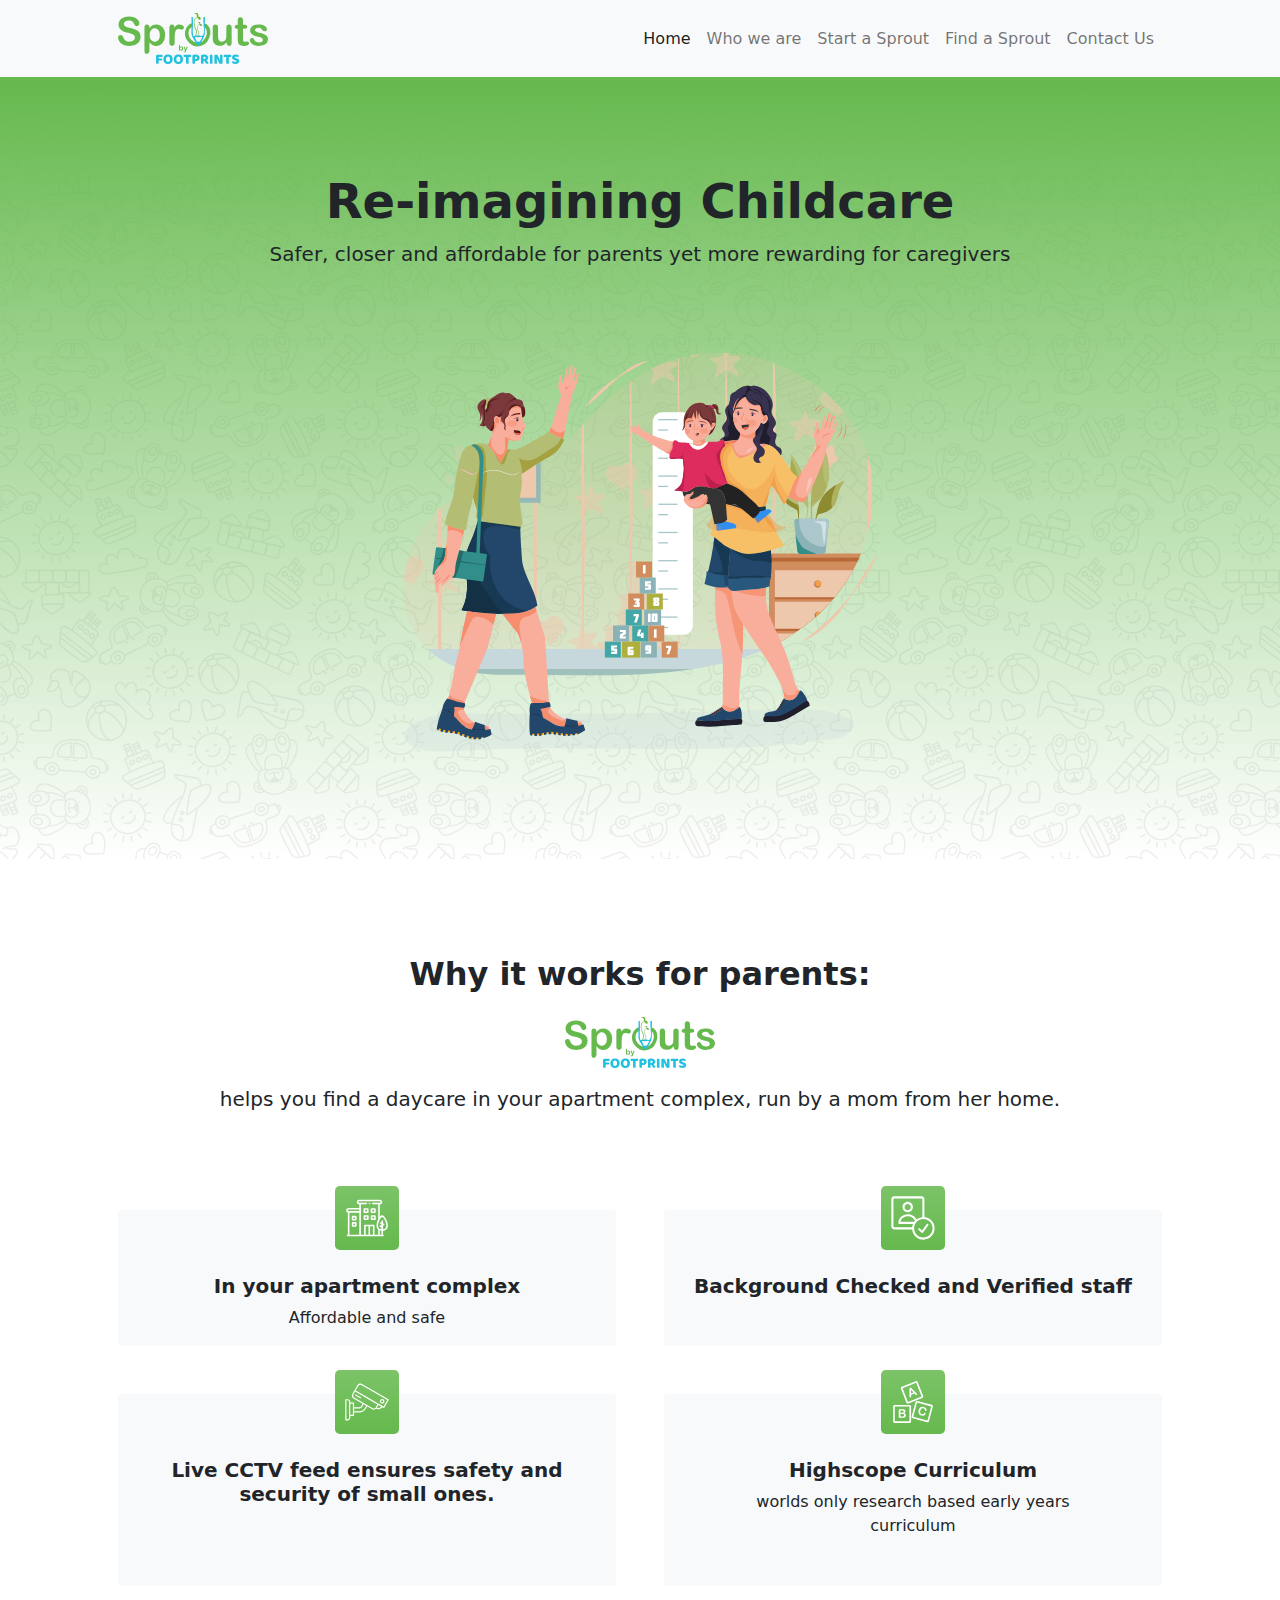
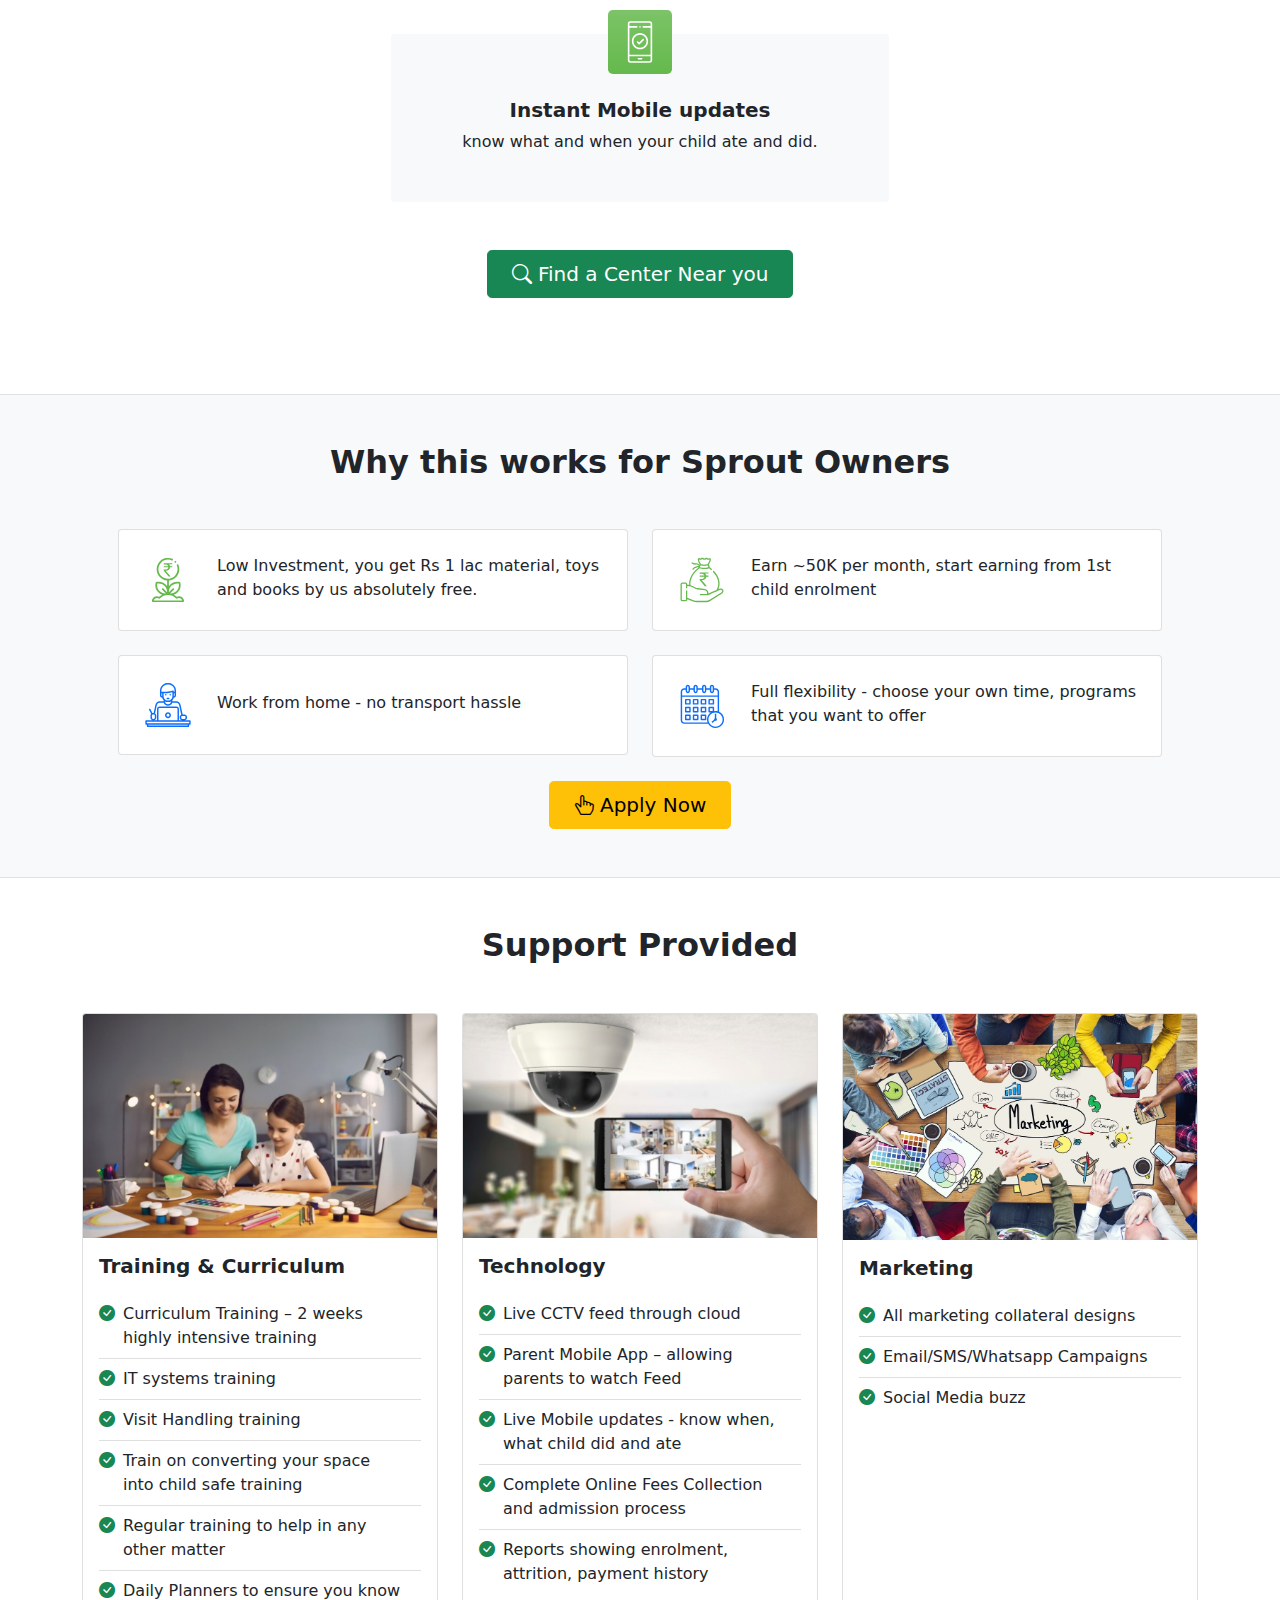
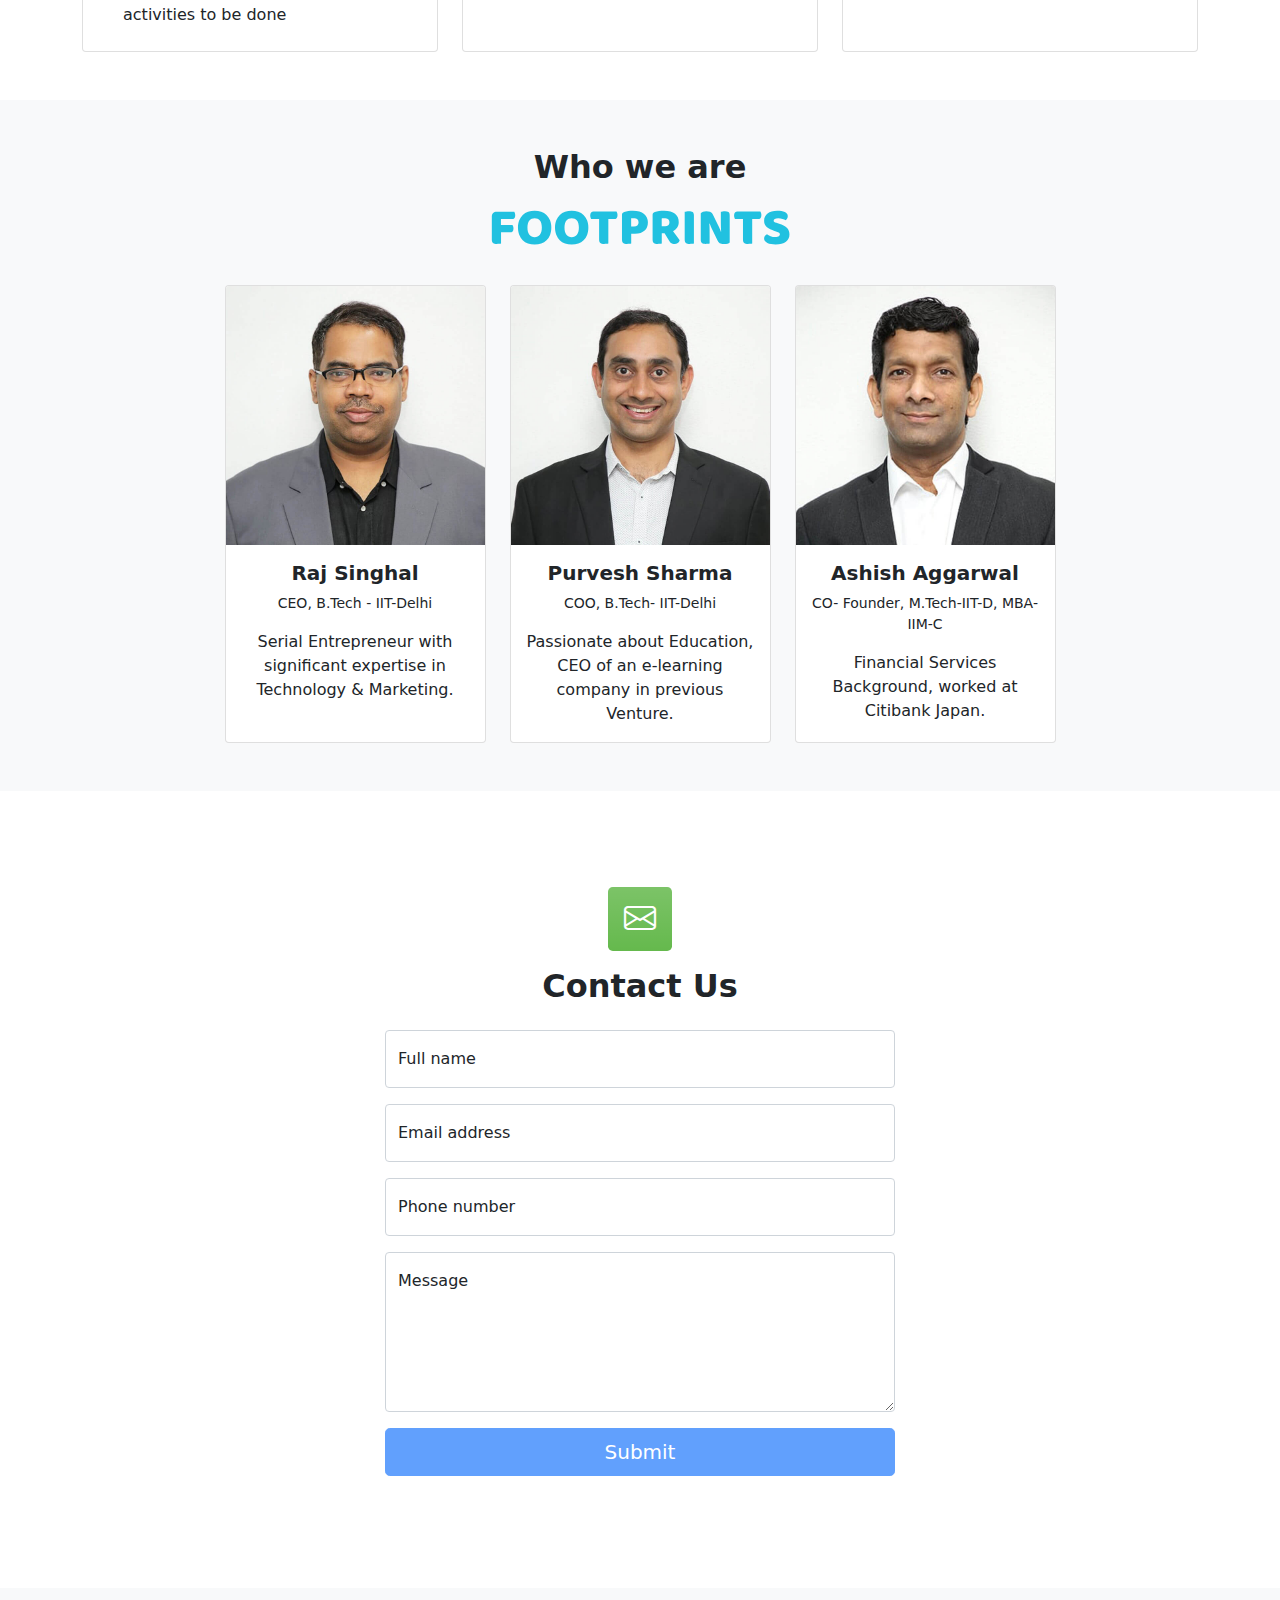
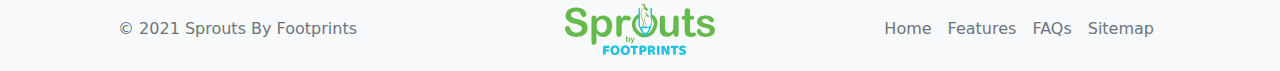
==== commit f150988e: "nav fixed" ====
--- a/index.html
+++ b/index.html
@@ -25,27 +25,44 @@
 
 <body>
     <!-- Responsive navbar-->
-    <nav class="navbar navbar-expand-lg navbar-light bg-light sticky-lg-top">
-        <div class="container px-lg-5">
-            <a class="navbar-brand" href="#!"><img src="./assets/Sprouts-By-Footprints-logo.svg" alt="Sprouts By Footprints" class="img-fluid" width="150"></a>
-            <button class="navbar-toggler" type="button" data-bs-toggle="collapse" data-bs-target="#navbarSupportedContent" aria-controls="navbarSupportedContent" aria-expanded="false" aria-label="Toggle navigation"><span class="navbar-toggler-icon"></span></button>
-            <div class="collapse navbar-collapse" id="navbarSupportedContent">
-                <ul class="navbar-nav ms-auto mb-2 mb-lg-0">
-                    <li class="nav-item"><a class="nav-link active" aria-current="page" href="#!">Home</a></li>
-                    <li class="nav-item"><a class="nav-link" href="#whoWe">Who we are</a></li>
-                    <li class="nav-item">
-                        <a class="nav-link" href="#!">Start a Sprout</a>
-                    </li>
-                    <li class="nav-item">
-                        <a class="nav-link" href="#!">Find a Sprout</a>
-                    </li>
-                    <li class="nav-item">
-                        <a class="nav-link" href="#contact">Contact Us</a>
-                    </li>
-                </ul>
-            </div>
-        </div>
-    </nav>
+    <div class="sticky-top">
+        <nav class="navbar navbar-expand-lg navbar-light bg-light sticky-lg-top">
+            <div class="container px-lg-5">
+                <a class="navbar-brand" href="#!"><img src="./assets/Sprouts-By-Footprints-logo.svg" alt="Sprouts By Footprints" class="img-fluid" width="150"></a>
+                <!-- <button class="navbar-toggler" type="button" data-bs-toggle="collapse" data-bs-target="#navbarSupportedContent" aria-controls="navbarSupportedContent" aria-expanded="false" aria-label="Toggle navigation"><span class="navbar-toggler-icon"></span></button> -->
+                <div class="ms-auto d-block d-sm-none">
+                    <a class="btn btn-success" href="#contact">Contact Us</a>
+                </div>
+                <div class="collapse navbar-collapse" id="navbarSupportedContent">
+                    <ul class="navbar-nav ms-auto mb-2 mb-lg-0">
+                        <li class="nav-item"><a class="nav-link active" aria-current="page" href="#!">Home</a></li>
+                        <li class="nav-item"><a class="nav-link" href="#whoWe">Who we are</a></li>
+                        <li class="nav-item">
+                            <a class="nav-link" href="#!">Start a Sprout</a>
+                        </li>
+                        <li class="nav-item">
+                            <a class="nav-link" href="#!">Find a Sprout</a>
+                        </li>
+                        <li class="nav-item">
+                            <a class="nav-link" href="#contact">Contact Us</a>
+                        </li>
+                    </ul>
+                </div>
+            </div>
+        </nav>
+        <section class="bg-white border-top d-block d-sm-none">
+            <div class="container">
+                <div class="nav-scroller py-1">
+                    <nav class="nav d-flex justify-content-between">
+                        <a class="p-2 link-secondary" href="#">Home</a>
+                        <a class="p-2 link-secondary" href="#whoWe">Who we are</a>
+                        <a class="p-2 link-secondary" href="#">Start a Sprout</a>
+                        <a class="p-2 link-secondary" href="#">Find a Sprout</a>
+                    </nav>
+                </div>
+            </div>
+        </section>
+    </div>
     <!-- Header-->
     <header class="py-5">
         <div class="container px-lg-5">
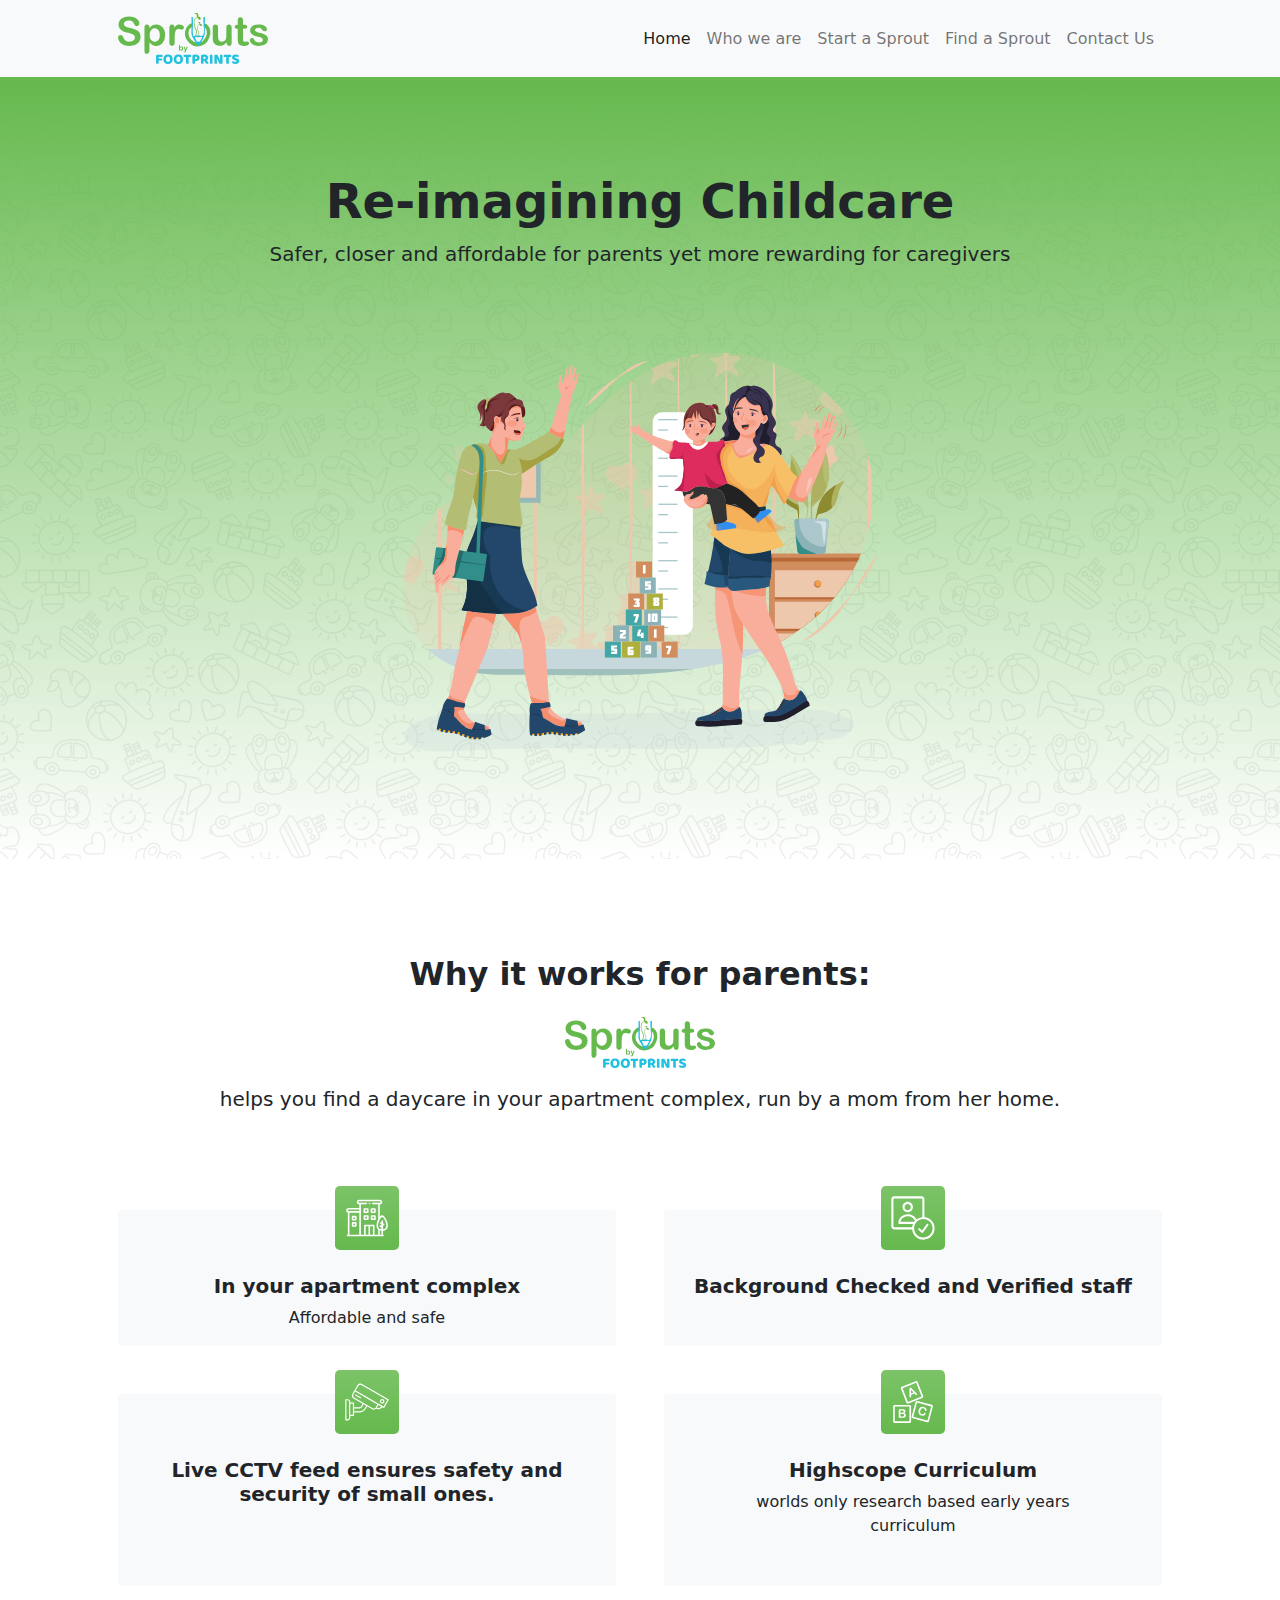
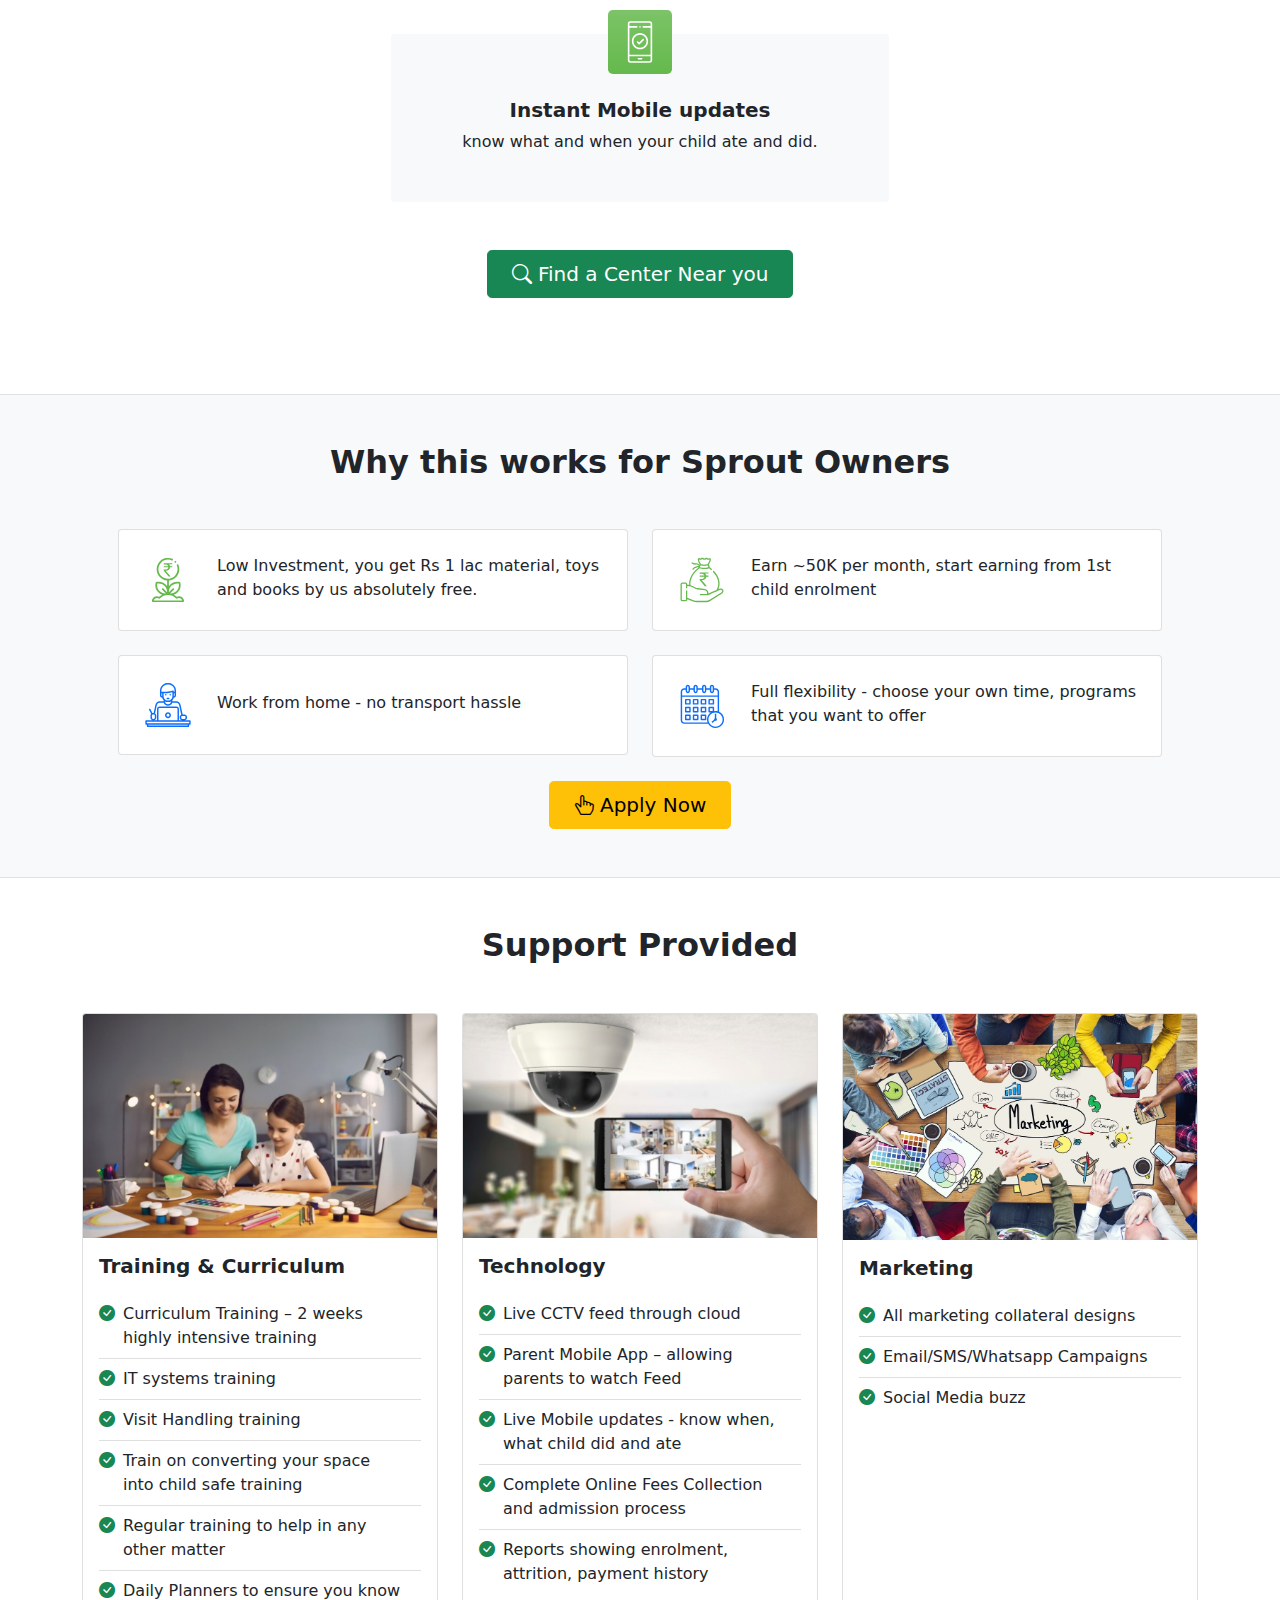
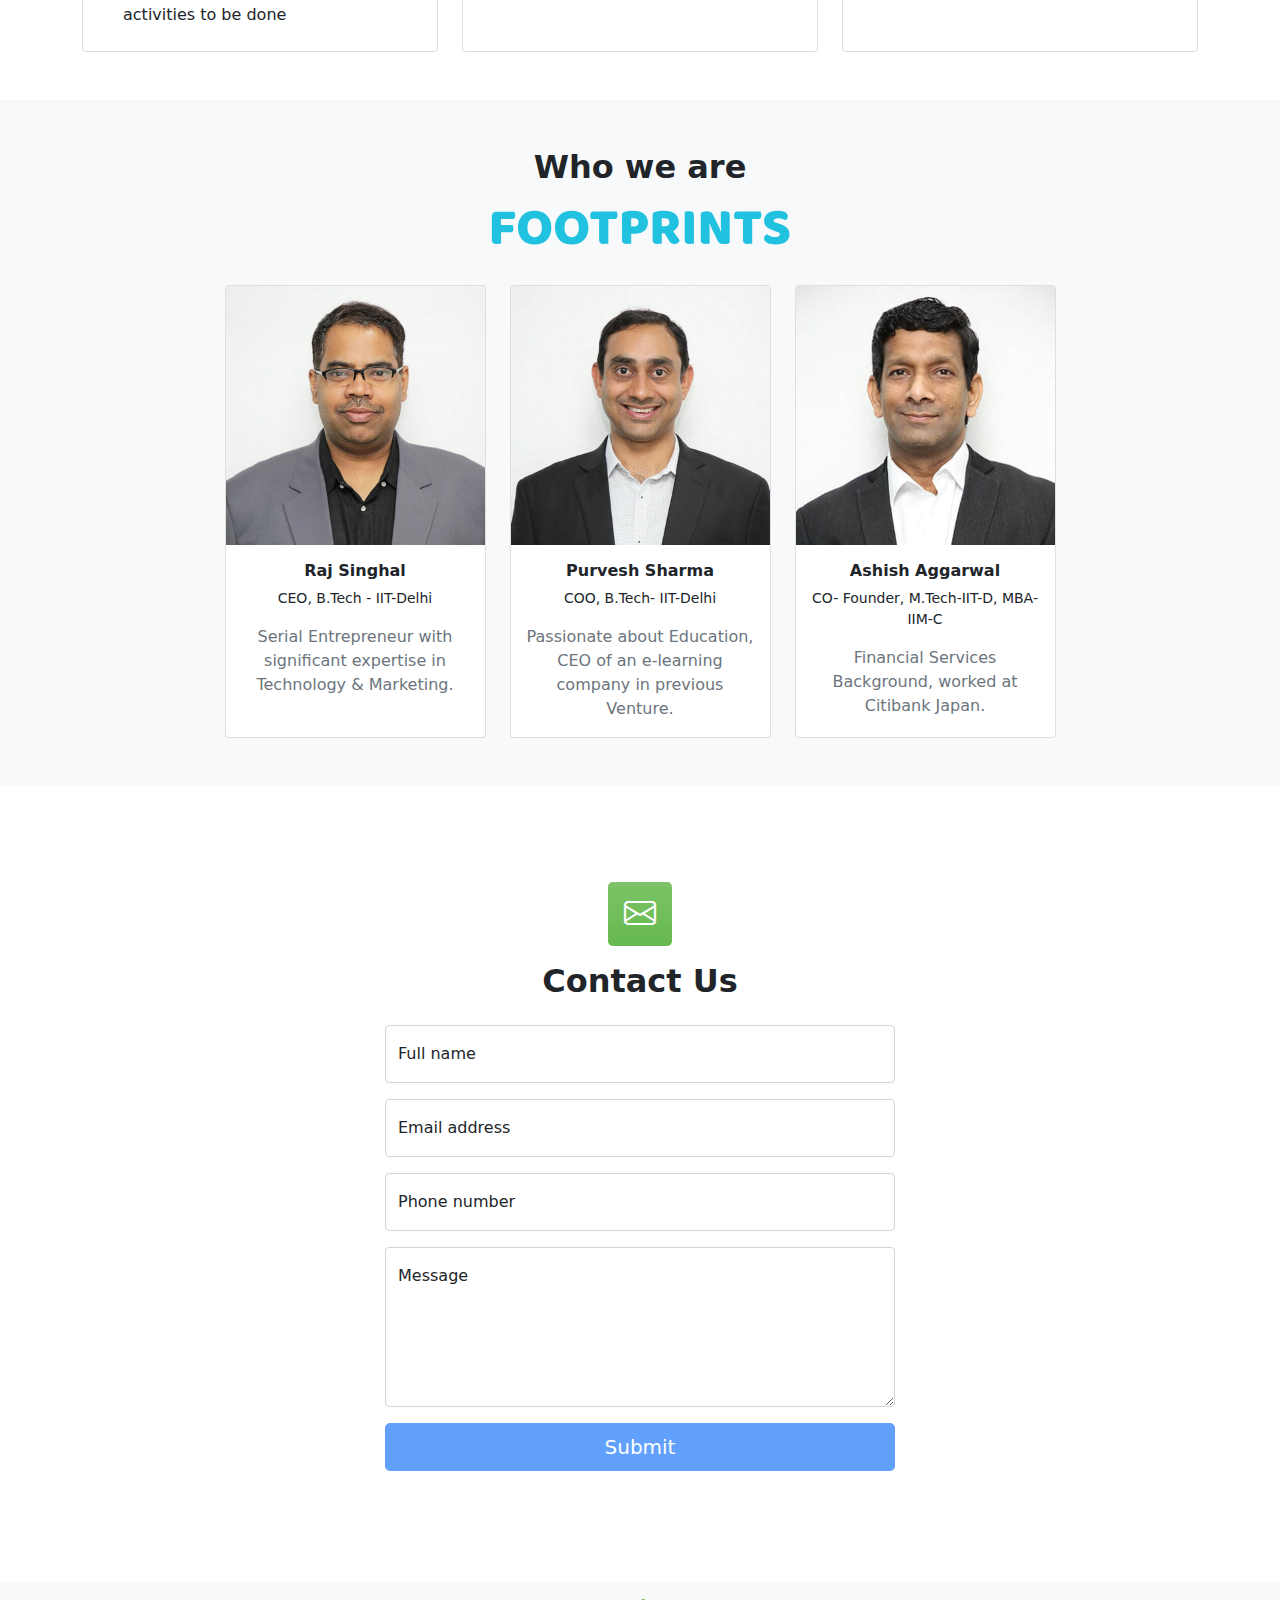
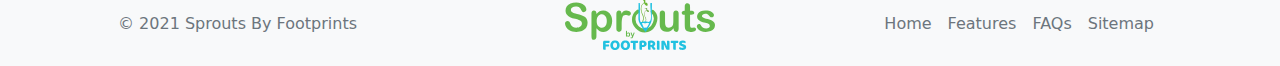
==== commit 0611cb43: "Sprout List - Added" ====
--- a/index.html
+++ b/index.html
@@ -21,6 +21,10 @@
     header {
         background: linear-gradient(to bottom, rgb(101 185 77) 0%, rgb(101 185 77 / 0%) 100%), url(./assets/bg-pattern.png);
     }
+    
+    .fTitle {
+        font-size: 1em;
+    }
 </style>
 
 <body>
@@ -41,7 +45,7 @@
                             <a class="nav-link" href="#!">Start a Sprout</a>
                         </li>
                         <li class="nav-item">
-                            <a class="nav-link" href="#!">Find a Sprout</a>
+                            <a class="nav-link" href="sprout-list.html">Find a Sprout</a>
                         </li>
                         <li class="nav-item">
                             <a class="nav-link" href="#contact">Contact Us</a>
@@ -57,7 +61,7 @@
                         <a class="p-2 link-secondary" href="#">Home</a>
                         <a class="p-2 link-secondary" href="#whoWe">Who we are</a>
                         <a class="p-2 link-secondary" href="#">Start a Sprout</a>
-                        <a class="p-2 link-secondary" href="#">Find a Sprout</a>
+                        <a class="p-2 link-secondary" href="sprout-list.html">Find a Sprout</a>
                     </nav>
                 </div>
             </div>
@@ -350,14 +354,14 @@
                 <img src="./assets/Footprints-Logo.svg" alt="Footprints-Logo" class="img-fluid my-3">
             </div>
             <!--  -->
-            <div class="row row-cols-2 row-cols-md-3 g-4 justify-content-center">
+            <div class="row row-cols-2 row-cols-md-3 g-2 g-lg-4 justify-content-center">
                 <div class="col-lg-3">
                     <div class="card h-100">
                         <img src="./assets/Raj-Singhal.jpg" class="card-img-top" alt="Raj-Singhal">
                         <div class="card-body text-center">
-                            <h5 class="card-title fw-bold">Raj Singhal</h5>
+                            <h5 class="card-title fw-bold fTitle">Raj Singhal</h5>
                             <p class="small">CEO, B.Tech - IIT-Delhi</p>
-                            <p class="card-text">Serial Entrepreneur with significant expertise in Technology & Marketing.</p>
+                            <p class="card-text text-muted d-none d-sm-block">Serial Entrepreneur with significant expertise in Technology & Marketing.</p>
                         </div>
                     </div>
                 </div>
@@ -365,9 +369,9 @@
                     <div class="card h-100">
                         <img src="./assets/Purvesh-Sharma.jpg" class="card-img-top" alt="Purvesh-Sharma">
                         <div class="card-body text-center">
-                            <h5 class="card-title fw-bold">Purvesh Sharma</h5>
+                            <h5 class="card-title fw-bold fTitle">Purvesh Sharma</h5>
                             <p class="small">COO, B.Tech- IIT-Delhi</p>
-                            <p class="card-text">Passionate about Education, CEO of an e-learning company in previous Venture. </p>
+                            <p class="card-text text-muted d-none d-sm-block">Passionate about Education, CEO of an e-learning company in previous Venture. </p>
                         </div>
                     </div>
                 </div>
@@ -375,9 +379,9 @@
                     <div class="card h-100">
                         <img src="./assets/Ashish-Aggarwal.jpg" class="card-img-top" alt="Ashish-Aggarwal">
                         <div class="card-body text-center">
-                            <h5 class="card-title fw-bold">Ashish Aggarwal</h5>
+                            <h5 class="card-title fw-bold fTitle">Ashish Aggarwal</h5>
                             <p class="small">CO- Founder, M.Tech-IIT-D, MBA-IIM-C</p>
-                            <p class="card-text">Financial Services Background, worked at Citibank Japan.</p>
+                            <p class="card-text text-muted d-none d-sm-block">Financial Services Background, worked at Citibank Japan.</p>
                         </div>
                     </div>
                 </div>
@@ -430,7 +434,7 @@
                                 <div class="fw-bolder">Form submission successful!</div>
                                 To activate this form, sign up at
                                 <br />
-                                <a href="https://startbootstrap.com/solution/contact-forms">https://startbootstrap.com/solution/contact-forms</a>
+                                <a href="#">Lorem ipsum dolor sit amet consectetur adipisicing elit.</a>
                             </div>
                         </div>
                         <!-- Submit error message-->
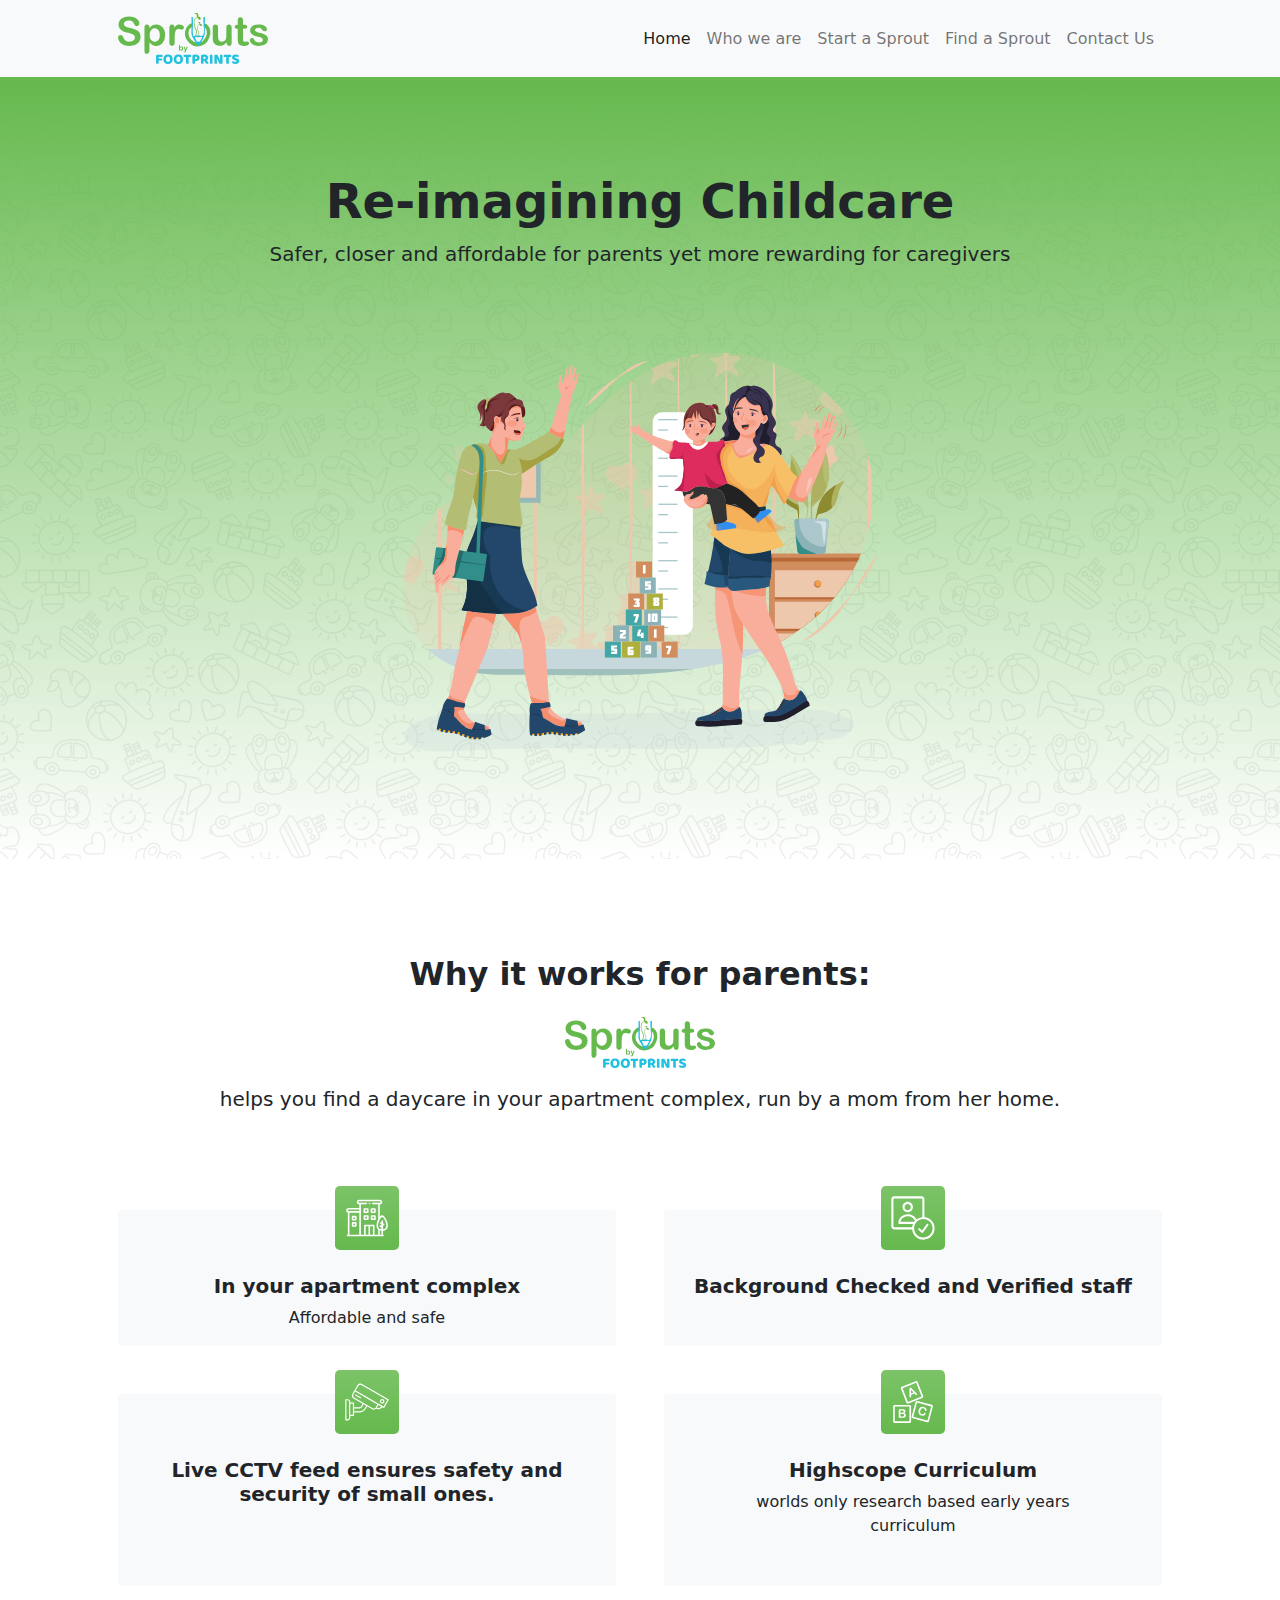
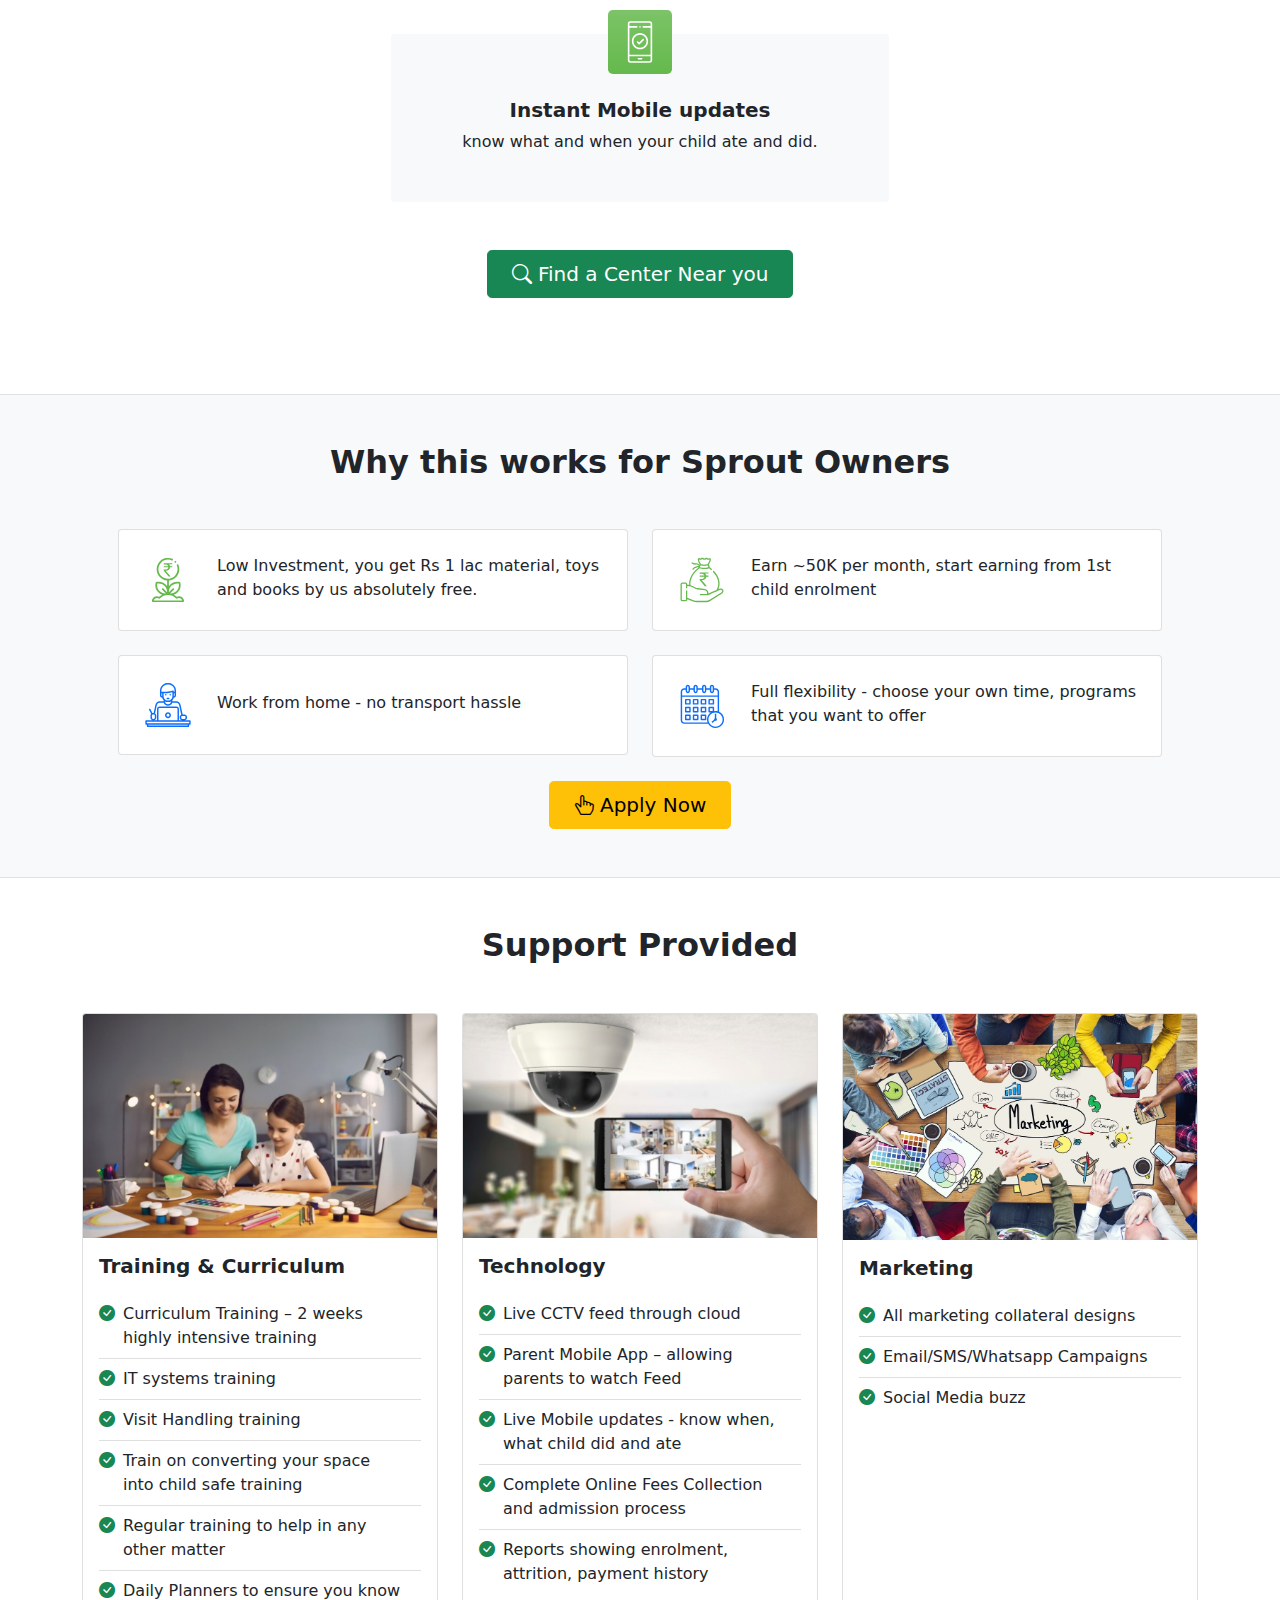
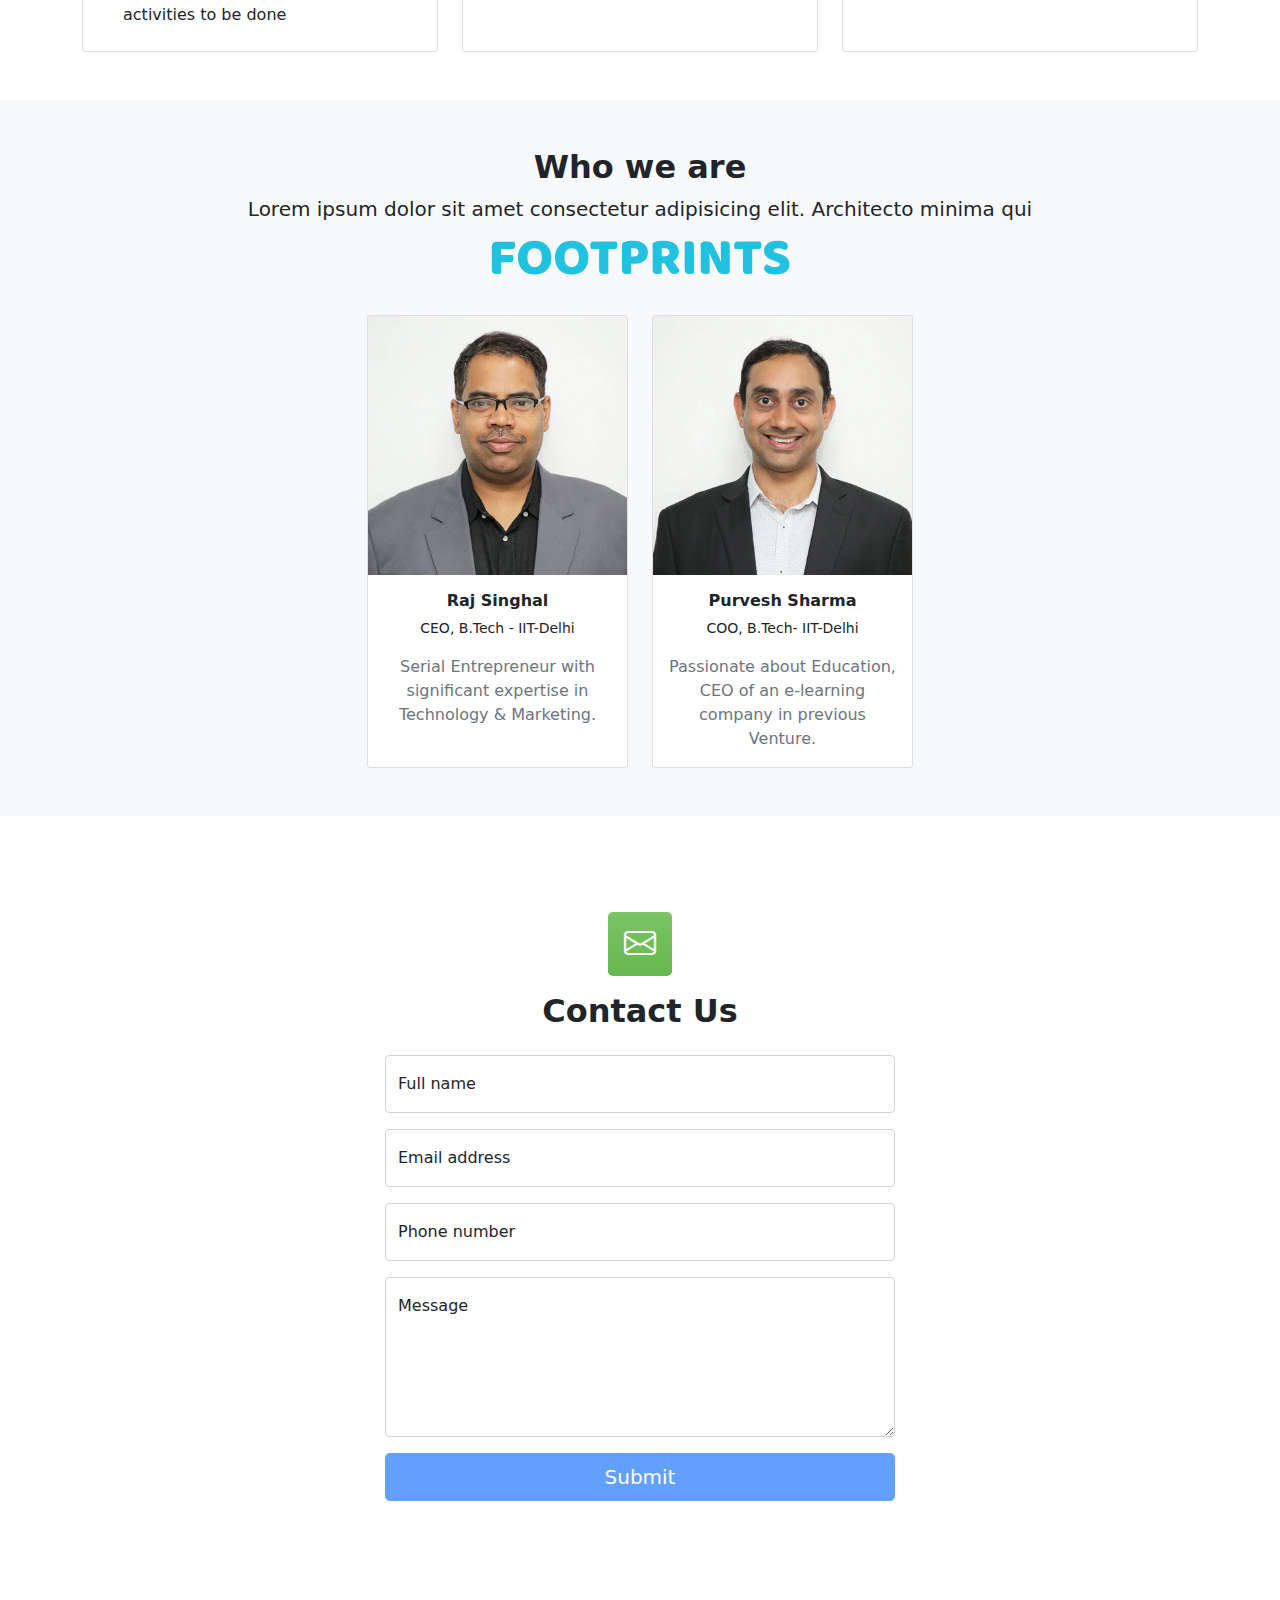
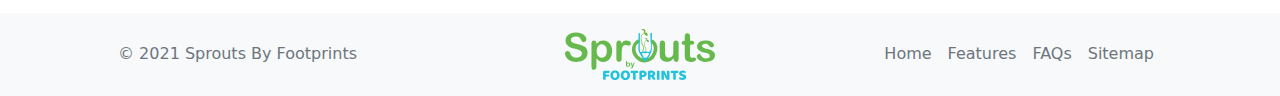
==== commit a6242089: "Fix v2" ====
--- a/index.html
+++ b/index.html
@@ -29,44 +29,27 @@
 
 <body>
     <!-- Responsive navbar-->
-    <div class="sticky-top">
-        <nav class="navbar navbar-expand-lg navbar-light bg-light sticky-lg-top">
-            <div class="container px-lg-5">
-                <a class="navbar-brand" href="#!"><img src="./assets/Sprouts-By-Footprints-logo.svg" alt="Sprouts By Footprints" class="img-fluid" width="150"></a>
-                <!-- <button class="navbar-toggler" type="button" data-bs-toggle="collapse" data-bs-target="#navbarSupportedContent" aria-controls="navbarSupportedContent" aria-expanded="false" aria-label="Toggle navigation"><span class="navbar-toggler-icon"></span></button> -->
-                <div class="ms-auto d-block d-sm-none">
-                    <a class="btn btn-success" href="#contact">Contact Us</a>
-                </div>
-                <div class="collapse navbar-collapse" id="navbarSupportedContent">
-                    <ul class="navbar-nav ms-auto mb-2 mb-lg-0">
-                        <li class="nav-item"><a class="nav-link active" aria-current="page" href="#!">Home</a></li>
-                        <li class="nav-item"><a class="nav-link" href="#whoWe">Who we are</a></li>
-                        <li class="nav-item">
-                            <a class="nav-link" href="#!">Start a Sprout</a>
-                        </li>
-                        <li class="nav-item">
-                            <a class="nav-link" href="sprout-list.html">Find a Sprout</a>
-                        </li>
-                        <li class="nav-item">
-                            <a class="nav-link" href="#contact">Contact Us</a>
-                        </li>
-                    </ul>
-                </div>
-            </div>
-        </nav>
-        <section class="bg-white border-top d-block d-sm-none">
-            <div class="container">
-                <div class="nav-scroller py-1">
-                    <nav class="nav d-flex justify-content-between">
-                        <a class="p-2 link-secondary" href="#">Home</a>
-                        <a class="p-2 link-secondary" href="#whoWe">Who we are</a>
-                        <a class="p-2 link-secondary" href="#">Start a Sprout</a>
-                        <a class="p-2 link-secondary" href="sprout-list.html">Find a Sprout</a>
-                    </nav>
-                </div>
-            </div>
-        </section>
-    </div>
+    <nav class="navbar navbar-expand-lg navbar-light bg-light sticky-top">
+        <div class="container px-lg-5">
+            <a class="navbar-brand" href="#!"><img src="./assets/Sprouts-By-Footprints-logo.svg" alt="Sprouts By Footprints" class="img-fluid" width="150"></a>
+            <button class="navbar-toggler" type="button" data-bs-toggle="collapse" data-bs-target="#navbarSupportedContent" aria-controls="navbarSupportedContent" aria-expanded="false" aria-label="Toggle navigation"><span class="navbar-toggler-icon"></span></button>
+            <div class="collapse navbar-collapse" id="navbarSupportedContent">
+                <ul class="navbar-nav ms-auto mb-2 mb-lg-0">
+                    <li class="nav-item"><a class="nav-link active" aria-current="page" href="#!">Home</a></li>
+                    <li class="nav-item"><a class="nav-link" href="#whoWe">Who we are</a></li>
+                    <li class="nav-item">
+                        <a class="nav-link" href="#!">Start a Sprout</a>
+                    </li>
+                    <li class="nav-item">
+                        <a class="nav-link" href="sprout-list.html">Find a Sprout</a>
+                    </li>
+                    <li class="nav-item">
+                        <a class="nav-link" href="#contact">Contact Us</a>
+                    </li>
+                </ul>
+            </div>
+        </div>
+    </nav>
     <!-- Header-->
     <header class="py-5">
         <div class="container px-lg-5">
@@ -351,10 +334,11 @@
         <div class="container">
             <div class="text-center mb-4">
                 <h2 class="fw-bolder">Who we are</h2>
+                <p class="lead mb-0">Lorem ipsum dolor sit amet consectetur adipisicing elit. Architecto minima qui</p>
                 <img src="./assets/Footprints-Logo.svg" alt="Footprints-Logo" class="img-fluid my-3">
             </div>
             <!--  -->
-            <div class="row row-cols-2 row-cols-md-3 g-2 g-lg-4 justify-content-center">
+            <div class="row row-cols-2 row-cols-md-2 g-2 g-lg-4 justify-content-center">
                 <div class="col-lg-3">
                     <div class="card h-100">
                         <img src="./assets/Raj-Singhal.jpg" class="card-img-top" alt="Raj-Singhal">
@@ -372,16 +356,6 @@
                             <h5 class="card-title fw-bold fTitle">Purvesh Sharma</h5>
                             <p class="small">COO, B.Tech- IIT-Delhi</p>
                             <p class="card-text text-muted d-none d-sm-block">Passionate about Education, CEO of an e-learning company in previous Venture. </p>
-                        </div>
-                    </div>
-                </div>
-                <div class="col-lg-3">
-                    <div class="card h-100">
-                        <img src="./assets/Ashish-Aggarwal.jpg" class="card-img-top" alt="Ashish-Aggarwal">
-                        <div class="card-body text-center">
-                            <h5 class="card-title fw-bold fTitle">Ashish Aggarwal</h5>
-                            <p class="small">CO- Founder, M.Tech-IIT-D, MBA-IIM-C</p>
-                            <p class="card-text text-muted d-none d-sm-block">Financial Services Background, worked at Citibank Japan.</p>
                         </div>
                     </div>
                 </div>
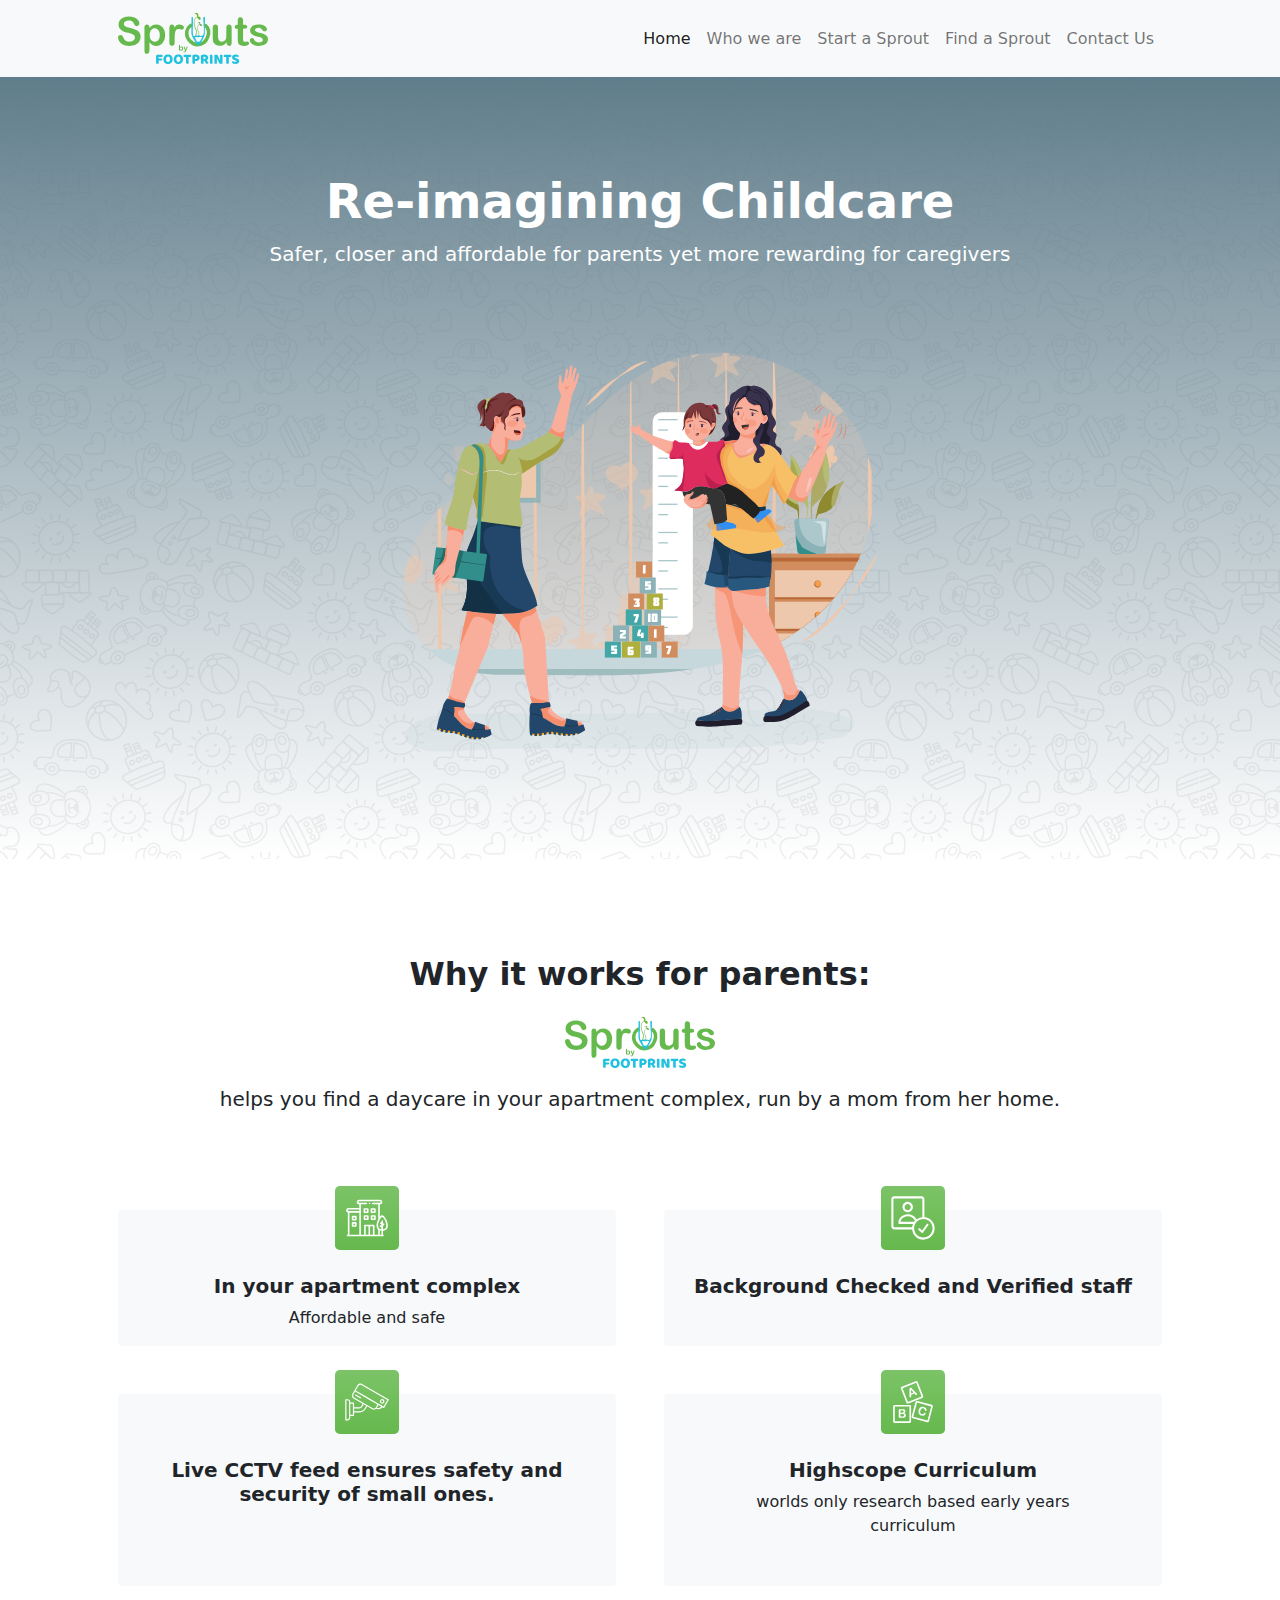
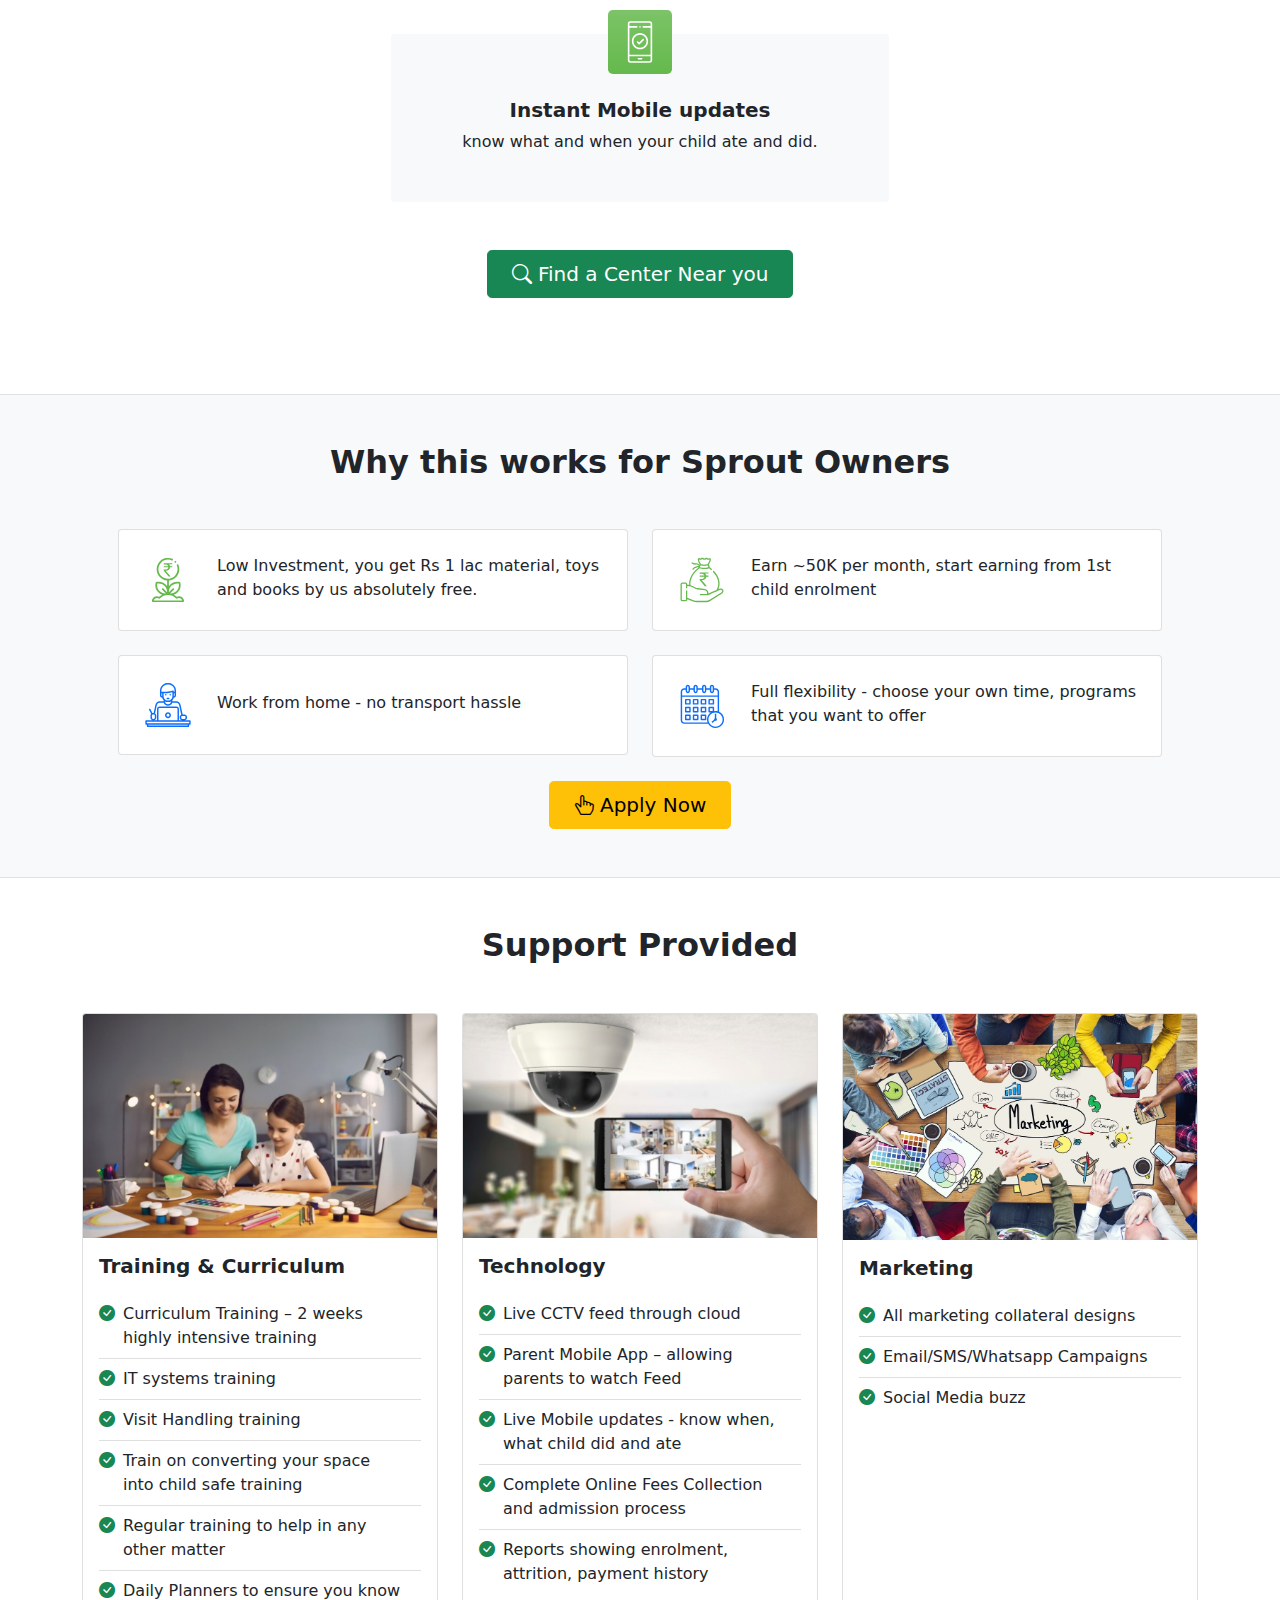
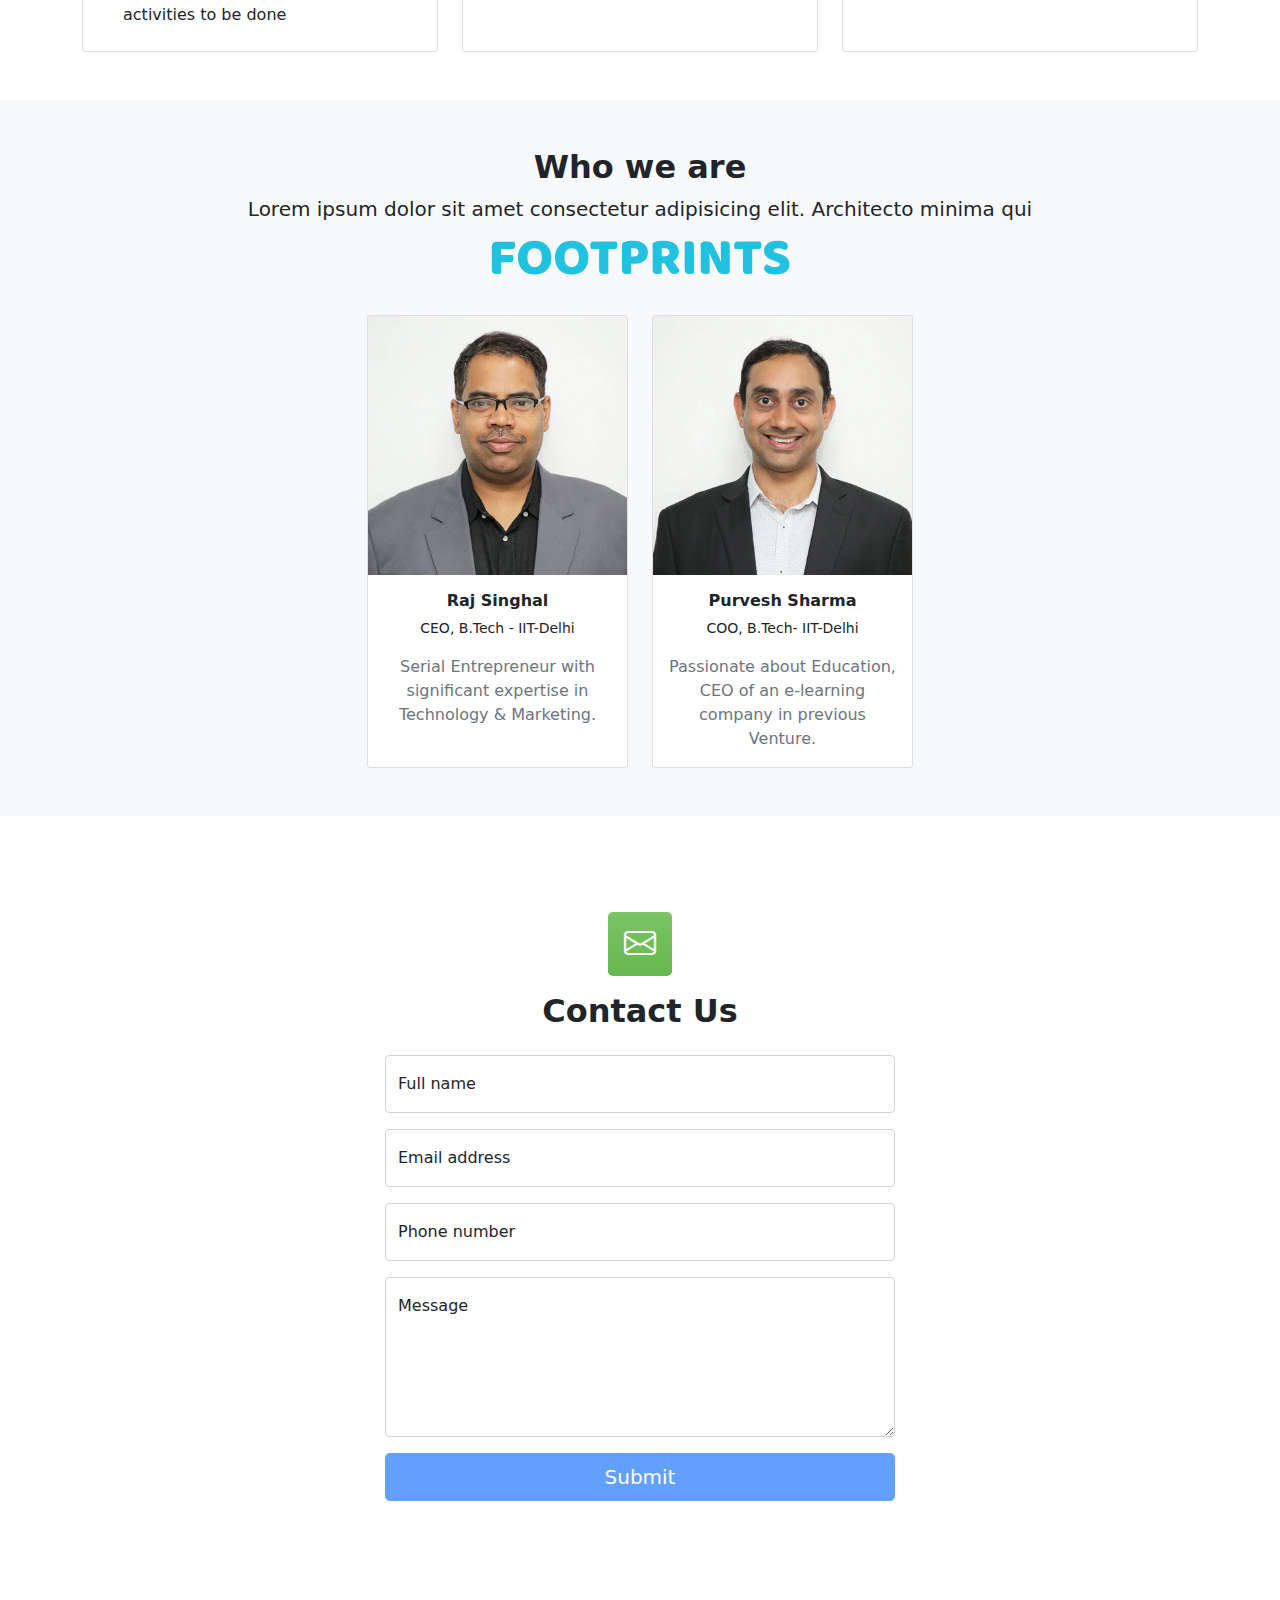
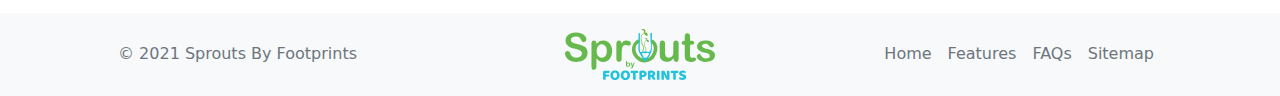
==== commit 26531e12: "fix v3" ====
--- a/index.html
+++ b/index.html
@@ -19,11 +19,29 @@
     }
     
     header {
-        background: linear-gradient(to bottom, rgb(101 185 77) 0%, rgb(101 185 77 / 0%) 100%), url(./assets/bg-pattern.png);
+        background: linear-gradient(to bottom, #607d8b 0%, rgb(101 185 77 / 0%) 100%), url(./assets/bg-pattern.png);
     }
     
     .fTitle {
         font-size: 1em;
+    }
+    
+    .nav-tabs .nav-link.active,
+    .nav-tabs .nav-item.show .nav-link {
+        color: #ffffff;
+        background-color: #65b94d;
+        border-color: #65b94d #65b94d #4caf50;
+    }
+    
+    .nav-justified>.nav-link,
+    .nav-justified .nav-item {
+        color: #585858;
+        background: #f9f9f9;
+        border-left: 3px solid #fff;
+    }
+    
+    #nav-tabContent {
+        border: 1px solid #65b94d !important;
     }
 </style>
 
@@ -56,8 +74,8 @@
             <div class="row justify-content-center">
                 <div class="col-lg-9">
                     <div class="text-center mt-5">
-                        <h1 class="display-5 fw-bolder text-dark mb-2">Re-imagining Childcare</h1>
-                        <p class="lead text-dark mb-4">Safer, closer and affordable for parents yet more rewarding for caregivers</p>
+                        <h1 class="display-5 fw-bolder text-white mb-2">Re-imagining Childcare</h1>
+                        <p class="lead text-white mb-4">Safer, closer and affordable for parents yet more rewarding for caregivers</p>
                         <!--  -->
                         <div id="carouselExampleSlidesOnly" class="carousel slide" data-bs-ride="carousel">
                             <div class="carousel-inner">
@@ -236,90 +254,174 @@
                 <h2 class="fw-bolder">Support Provided</h2>
             </div>
             <!--  -->
-            <div class="row row-cols-1 row-cols-md-3 g-4">
-                <div class="col">
-                    <div class="card h-100">
-                        <img src="./assets/img-1.jpg" class="card-img-top" alt="...">
-                        <div class="card-body">
-                            <h5 class="card-title fw-bold mb-3">Training & Curriculum</h5>
-                            <ul class="list-group list-group-flush">
-                                <li class="list-group-item bg-transparent ps-0 d-flex">
-                                    <div class="me-2"><i class="bi bi-check-circle-fill text-success"></i></div>
-                                    <div class="">Curriculum Training – 2 weeks highly intensive training</div>
-                                </li>
-                                <li class="list-group-item bg-transparent ps-0 d-flex">
-                                    <div class="me-2"><i class="bi bi-check-circle-fill text-success"></i></div>
-                                    <div class="">IT systems training</div>
-                                </li>
-                                <li class="list-group-item bg-transparent ps-0 d-flex">
-                                    <div class="me-2"><i class="bi bi-check-circle-fill text-success"></i></div>
-                                    <div class="">Visit Handling training</div>
-                                </li>
-                                <li class="list-group-item bg-transparent ps-0 d-flex">
-                                    <div class="me-2"><i class="bi bi-check-circle-fill text-success"></i></div>
-                                    <div class="">Train on converting your space into child safe training</div>
-                                </li>
-                                <li class="list-group-item bg-transparent ps-0 d-flex">
-                                    <div class="me-2"><i class="bi bi-check-circle-fill text-success"></i></div>
-                                    <div class="">Regular training to help in any other matter</div>
-                                </li>
-                                <li class="list-group-item bg-transparent ps-0 d-flex">
-                                    <div class="me-2"><i class="bi bi-check-circle-fill text-success"></i></div>
-                                    <div class="">Daily Planners to ensure you know activities to be done</div>
-                                </li>
-                            </ul>
-                        </div>
-                    </div>
-                </div>
-                <div class="col">
-                    <div class="card h-100">
-                        <img src="./assets/img-2.jpg" class="card-img-top" alt="...">
-                        <div class="card-body">
-                            <h5 class="card-title fw-bold mb-3">Technology</h5>
-                            <ul class="list-group list-group-flush">
-                                <li class="list-group-item bg-transparent ps-0 d-flex">
-                                    <div class="me-2"><i class="bi bi-check-circle-fill text-success"></i></div>
-                                    <div class="">Live CCTV feed through cloud</div>
-                                </li>
-                                <li class="list-group-item bg-transparent ps-0 d-flex">
-                                    <div class="me-2"><i class="bi bi-check-circle-fill text-success"></i></div>
-                                    <div class="">Parent Mobile App – allowing parents to watch Feed</div>
-                                </li>
-                                <li class="list-group-item bg-transparent ps-0 d-flex">
-                                    <div class="me-2"><i class="bi bi-check-circle-fill text-success"></i></div>
-                                    <div class="">Live Mobile updates - know when, what child did and ate</div>
-                                </li>
-                                <li class="list-group-item bg-transparent ps-0 d-flex">
-                                    <div class="me-2"><i class="bi bi-check-circle-fill text-success"></i></div>
-                                    <div class="">Complete Online Fees Collection and admission process</div>
-                                </li>
-                                <li class="list-group-item bg-transparent ps-0 d-flex">
-                                    <div class="me-2"><i class="bi bi-check-circle-fill text-success"></i></div>
-                                    <div class="">Reports showing enrolment, attrition, payment history</div>
-                                </li>
-                            </ul>
-                        </div>
-                    </div>
-                </div>
-                <div class="col">
-                    <div class="card h-100">
-                        <img src="./assets/img-3.jpg" class="card-img-top" alt="...">
-                        <div class="card-body">
-                            <h5 class="card-title fw-bold mb-3">Marketing</h5>
-                            <ul class="list-group list-group-flush">
-                                <li class="list-group-item bg-transparent ps-0 d-flex">
-                                    <div class="me-2"><i class="bi bi-check-circle-fill text-success"></i></div>
-                                    <div class="">All marketing collateral designs</div>
-                                </li>
-                                <li class="list-group-item bg-transparent ps-0 d-flex">
-                                    <div class="me-2"><i class="bi bi-check-circle-fill text-success"></i></div>
-                                    <div class="">Email/SMS/Whatsapp Campaigns</div>
-                                </li>
-                                <li class="list-group-item bg-transparent ps-0 d-flex">
-                                    <div class="me-2"><i class="bi bi-check-circle-fill text-success"></i></div>
-                                    <div class="">Social Media buzz</div>
-                                </li>
-                            </ul>
+            <div class="d-block d-sm-none">
+                <nav>
+                    <div class="nav nav-tabs nav-justified" id="nav-tab" role="tablist">
+                        <button class="nav-link active" id="nav-home-tab" data-bs-toggle="tab" data-bs-target="#nav-home" type="button" role="tab" aria-controls="nav-home" aria-selected="true">Training & Curriculum</button>
+                        <button class="nav-link" id="nav-profile-tab" data-bs-toggle="tab" data-bs-target="#nav-profile" type="button" role="tab" aria-controls="nav-profile" aria-selected="false">Technology</button>
+                        <button class="nav-link" id="nav-contact-tab" data-bs-toggle="tab" data-bs-target="#nav-contact" type="button" role="tab" aria-controls="nav-contact" aria-selected="false">Marketing</button>
+                    </div>
+                </nav>
+                <div class="tab-content p-2 p-lg-4 border" id="nav-tabContent">
+                    <div class="tab-pane fade show active" id="nav-home" role="tabpanel" aria-labelledby="nav-home-tab">
+                        <img src="./assets/img-1.jpg" class="card-img-top mb-3" alt="Training & Curriculum">
+                        <ul class="list-group list-group-flush">
+                            <li class="list-group-item bg-transparent ps-0 d-flex">
+                                <div class="me-2"><i class="bi bi-check-circle-fill text-success"></i></div>
+                                <div class="">Curriculum Training – 2 weeks highly intensive training</div>
+                            </li>
+                            <li class="list-group-item bg-transparent ps-0 d-flex">
+                                <div class="me-2"><i class="bi bi-check-circle-fill text-success"></i></div>
+                                <div class="">IT systems training</div>
+                            </li>
+                            <li class="list-group-item bg-transparent ps-0 d-flex">
+                                <div class="me-2"><i class="bi bi-check-circle-fill text-success"></i></div>
+                                <div class="">Visit Handling training</div>
+                            </li>
+                            <li class="list-group-item bg-transparent ps-0 d-flex">
+                                <div class="me-2"><i class="bi bi-check-circle-fill text-success"></i></div>
+                                <div class="">Train on converting your space into child safe training</div>
+                            </li>
+                            <li class="list-group-item bg-transparent ps-0 d-flex">
+                                <div class="me-2"><i class="bi bi-check-circle-fill text-success"></i></div>
+                                <div class="">Regular training to help in any other matter</div>
+                            </li>
+                            <li class="list-group-item bg-transparent ps-0 d-flex">
+                                <div class="me-2"><i class="bi bi-check-circle-fill text-success"></i></div>
+                                <div class="">Daily Planners to ensure you know activities to be done</div>
+                            </li>
+                        </ul>
+                    </div>
+                    <div class="tab-pane fade" id="nav-profile" role="tabpanel" aria-labelledby="nav-profile-tab">
+                        <img src="./assets/img-2.jpg" class="card-img-top mb-3" alt="Technology">
+                        <ul class="list-group list-group-flush">
+                            <li class="list-group-item bg-transparent ps-0 d-flex">
+                                <div class="me-2"><i class="bi bi-check-circle-fill text-success"></i></div>
+                                <div class="">Live CCTV feed through cloud</div>
+                            </li>
+                            <li class="list-group-item bg-transparent ps-0 d-flex">
+                                <div class="me-2"><i class="bi bi-check-circle-fill text-success"></i></div>
+                                <div class="">Parent Mobile App – allowing parents to watch Feed</div>
+                            </li>
+                            <li class="list-group-item bg-transparent ps-0 d-flex">
+                                <div class="me-2"><i class="bi bi-check-circle-fill text-success"></i></div>
+                                <div class="">Live Mobile updates - know when, what child did and ate</div>
+                            </li>
+                            <li class="list-group-item bg-transparent ps-0 d-flex">
+                                <div class="me-2"><i class="bi bi-check-circle-fill text-success"></i></div>
+                                <div class="">Complete Online Fees Collection and admission process</div>
+                            </li>
+                            <li class="list-group-item bg-transparent ps-0 d-flex">
+                                <div class="me-2"><i class="bi bi-check-circle-fill text-success"></i></div>
+                                <div class="">Reports showing enrolment, attrition, payment history</div>
+                            </li>
+                        </ul>
+                    </div>
+                    <div class="tab-pane fade" id="nav-contact" role="tabpanel" aria-labelledby="nav-contact-tab">
+                        <img src="./assets/img-3.jpg" class="card-img-top mb-3" alt="Marketing">
+                        <ul class="list-group list-group-flush">
+                            <li class="list-group-item bg-transparent ps-0 d-flex">
+                                <div class="me-2"><i class="bi bi-check-circle-fill text-success"></i></div>
+                                <div class="">All marketing collateral designs</div>
+                            </li>
+                            <li class="list-group-item bg-transparent ps-0 d-flex">
+                                <div class="me-2"><i class="bi bi-check-circle-fill text-success"></i></div>
+                                <div class="">Email/SMS/Whatsapp Campaigns</div>
+                            </li>
+                            <li class="list-group-item bg-transparent ps-0 d-flex">
+                                <div class="me-2"><i class="bi bi-check-circle-fill text-success"></i></div>
+                                <div class="">Social Media buzz</div>
+                            </li>
+                        </ul>
+                    </div>
+                </div>
+            </div>
+            <div class="d-none d-sm-block">
+                <div class="row row-cols-1 row-cols-md-3 g-4">
+                    <div class="col">
+                        <div class="card h-100">
+                            <img src="./assets/img-1.jpg" class="card-img-top" alt="...">
+                            <div class="card-body">
+                                <h5 class="card-title fw-bold mb-3">Training & Curriculum</h5>
+                                <ul class="list-group list-group-flush">
+                                    <li class="list-group-item bg-transparent ps-0 d-flex">
+                                        <div class="me-2"><i class="bi bi-check-circle-fill text-success"></i></div>
+                                        <div class="">Curriculum Training – 2 weeks highly intensive training</div>
+                                    </li>
+                                    <li class="list-group-item bg-transparent ps-0 d-flex">
+                                        <div class="me-2"><i class="bi bi-check-circle-fill text-success"></i></div>
+                                        <div class="">IT systems training</div>
+                                    </li>
+                                    <li class="list-group-item bg-transparent ps-0 d-flex">
+                                        <div class="me-2"><i class="bi bi-check-circle-fill text-success"></i></div>
+                                        <div class="">Visit Handling training</div>
+                                    </li>
+                                    <li class="list-group-item bg-transparent ps-0 d-flex">
+                                        <div class="me-2"><i class="bi bi-check-circle-fill text-success"></i></div>
+                                        <div class="">Train on converting your space into child safe training</div>
+                                    </li>
+                                    <li class="list-group-item bg-transparent ps-0 d-flex">
+                                        <div class="me-2"><i class="bi bi-check-circle-fill text-success"></i></div>
+                                        <div class="">Regular training to help in any other matter</div>
+                                    </li>
+                                    <li class="list-group-item bg-transparent ps-0 d-flex">
+                                        <div class="me-2"><i class="bi bi-check-circle-fill text-success"></i></div>
+                                        <div class="">Daily Planners to ensure you know activities to be done</div>
+                                    </li>
+                                </ul>
+                            </div>
+                        </div>
+                    </div>
+                    <div class="col">
+                        <div class="card h-100">
+                            <img src="./assets/img-2.jpg" class="card-img-top" alt="...">
+                            <div class="card-body">
+                                <h5 class="card-title fw-bold mb-3">Technology</h5>
+                                <ul class="list-group list-group-flush">
+                                    <li class="list-group-item bg-transparent ps-0 d-flex">
+                                        <div class="me-2"><i class="bi bi-check-circle-fill text-success"></i></div>
+                                        <div class="">Live CCTV feed through cloud</div>
+                                    </li>
+                                    <li class="list-group-item bg-transparent ps-0 d-flex">
+                                        <div class="me-2"><i class="bi bi-check-circle-fill text-success"></i></div>
+                                        <div class="">Parent Mobile App – allowing parents to watch Feed</div>
+                                    </li>
+                                    <li class="list-group-item bg-transparent ps-0 d-flex">
+                                        <div class="me-2"><i class="bi bi-check-circle-fill text-success"></i></div>
+                                        <div class="">Live Mobile updates - know when, what child did and ate</div>
+                                    </li>
+                                    <li class="list-group-item bg-transparent ps-0 d-flex">
+                                        <div class="me-2"><i class="bi bi-check-circle-fill text-success"></i></div>
+                                        <div class="">Complete Online Fees Collection and admission process</div>
+                                    </li>
+                                    <li class="list-group-item bg-transparent ps-0 d-flex">
+                                        <div class="me-2"><i class="bi bi-check-circle-fill text-success"></i></div>
+                                        <div class="">Reports showing enrolment, attrition, payment history</div>
+                                    </li>
+                                </ul>
+                            </div>
+                        </div>
+                    </div>
+                    <div class="col">
+                        <div class="card h-100">
+                            <img src="./assets/img-3.jpg" class="card-img-top" alt="...">
+                            <div class="card-body">
+                                <h5 class="card-title fw-bold mb-3">Marketing</h5>
+                                <ul class="list-group list-group-flush">
+                                    <li class="list-group-item bg-transparent ps-0 d-flex">
+                                        <div class="me-2"><i class="bi bi-check-circle-fill text-success"></i></div>
+                                        <div class="">All marketing collateral designs</div>
+                                    </li>
+                                    <li class="list-group-item bg-transparent ps-0 d-flex">
+                                        <div class="me-2"><i class="bi bi-check-circle-fill text-success"></i></div>
+                                        <div class="">Email/SMS/Whatsapp Campaigns</div>
+                                    </li>
+                                    <li class="list-group-item bg-transparent ps-0 d-flex">
+                                        <div class="me-2"><i class="bi bi-check-circle-fill text-success"></i></div>
+                                        <div class="">Social Media buzz</div>
+                                    </li>
+                                </ul>
+                            </div>
                         </div>
                     </div>
                 </div>
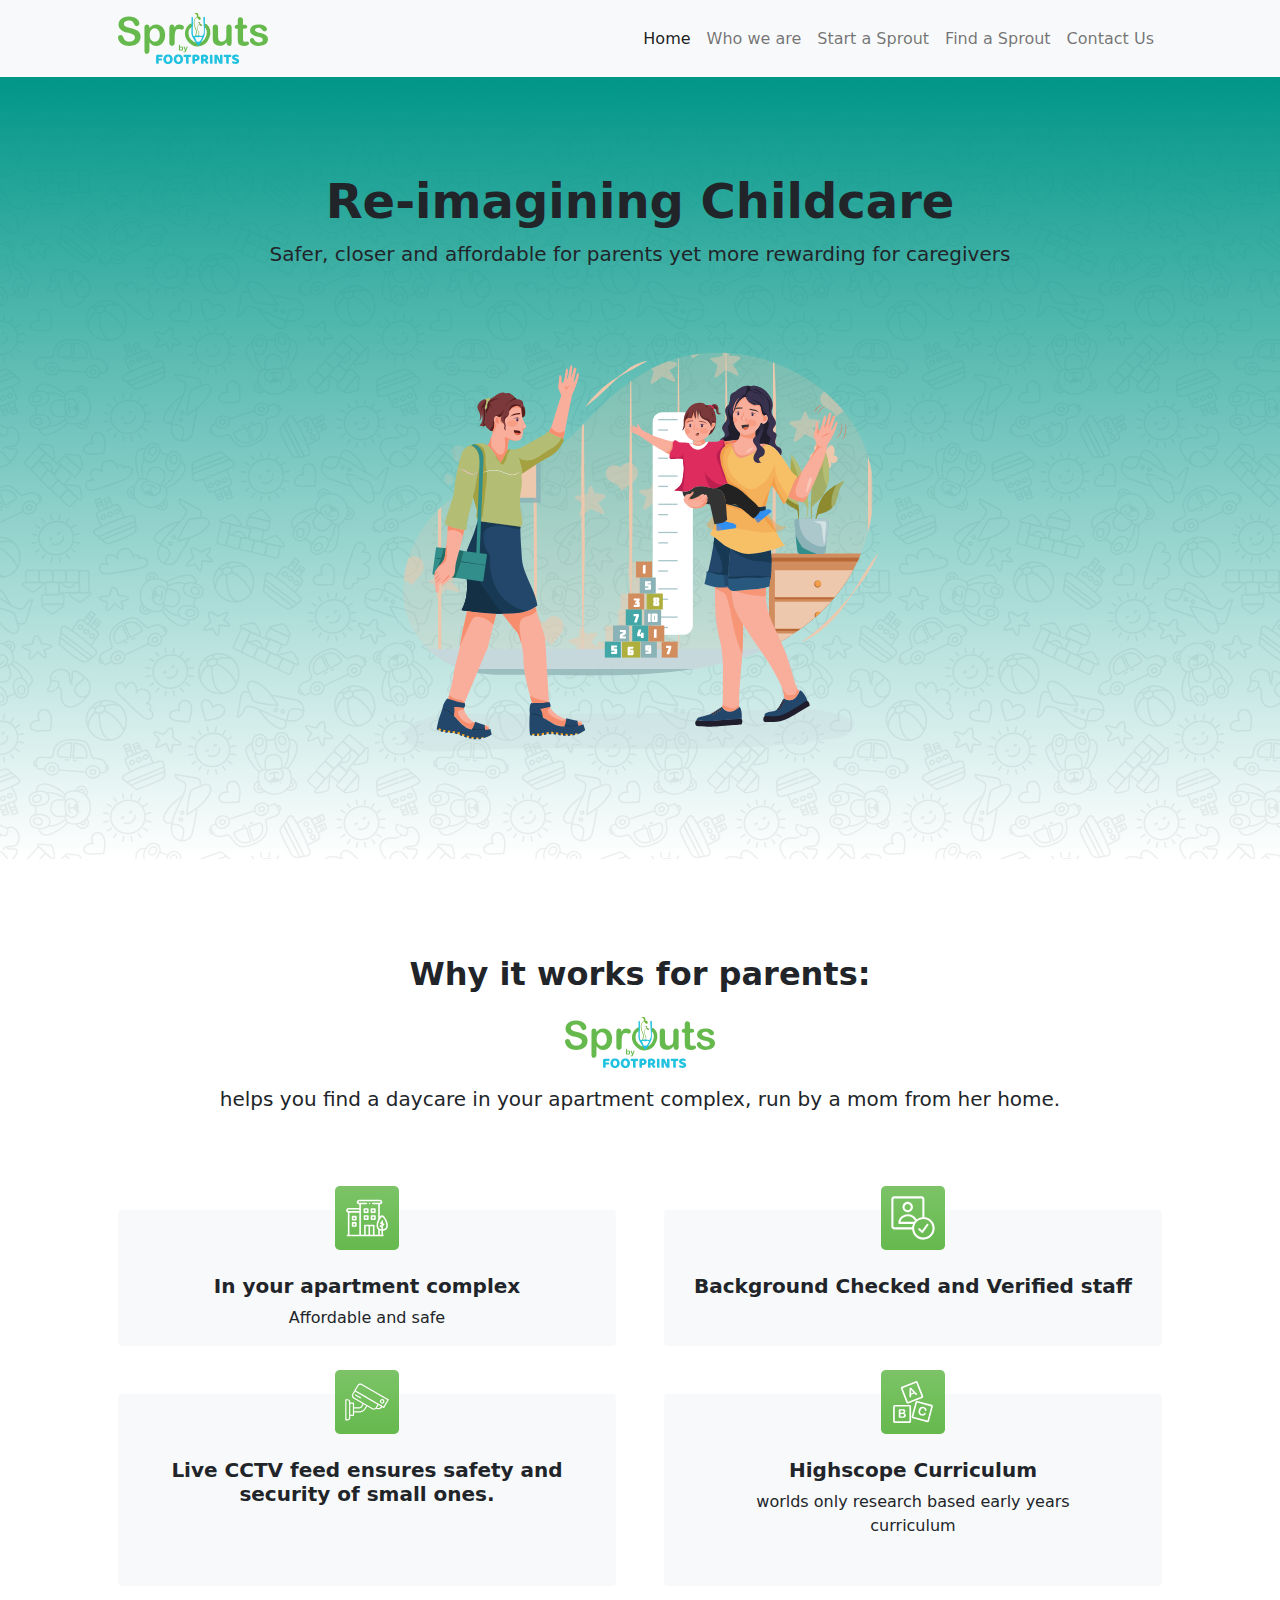
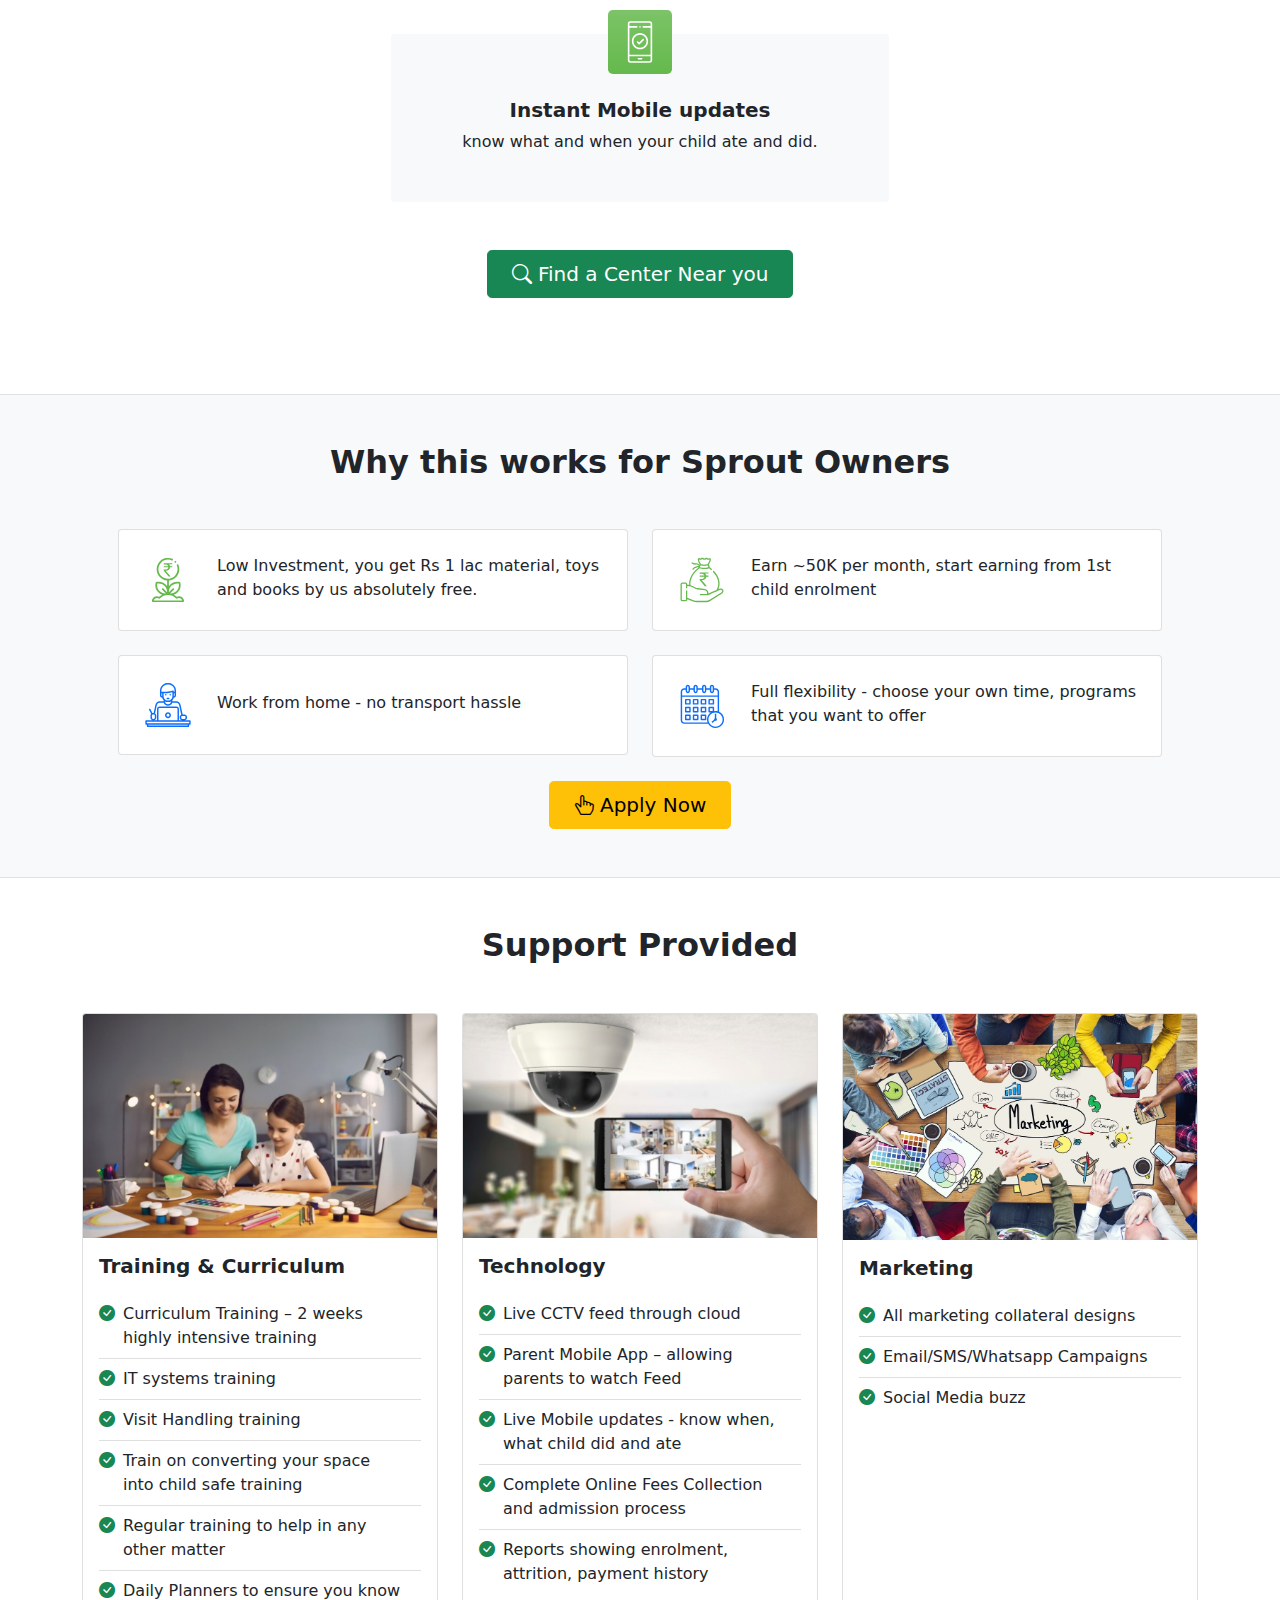
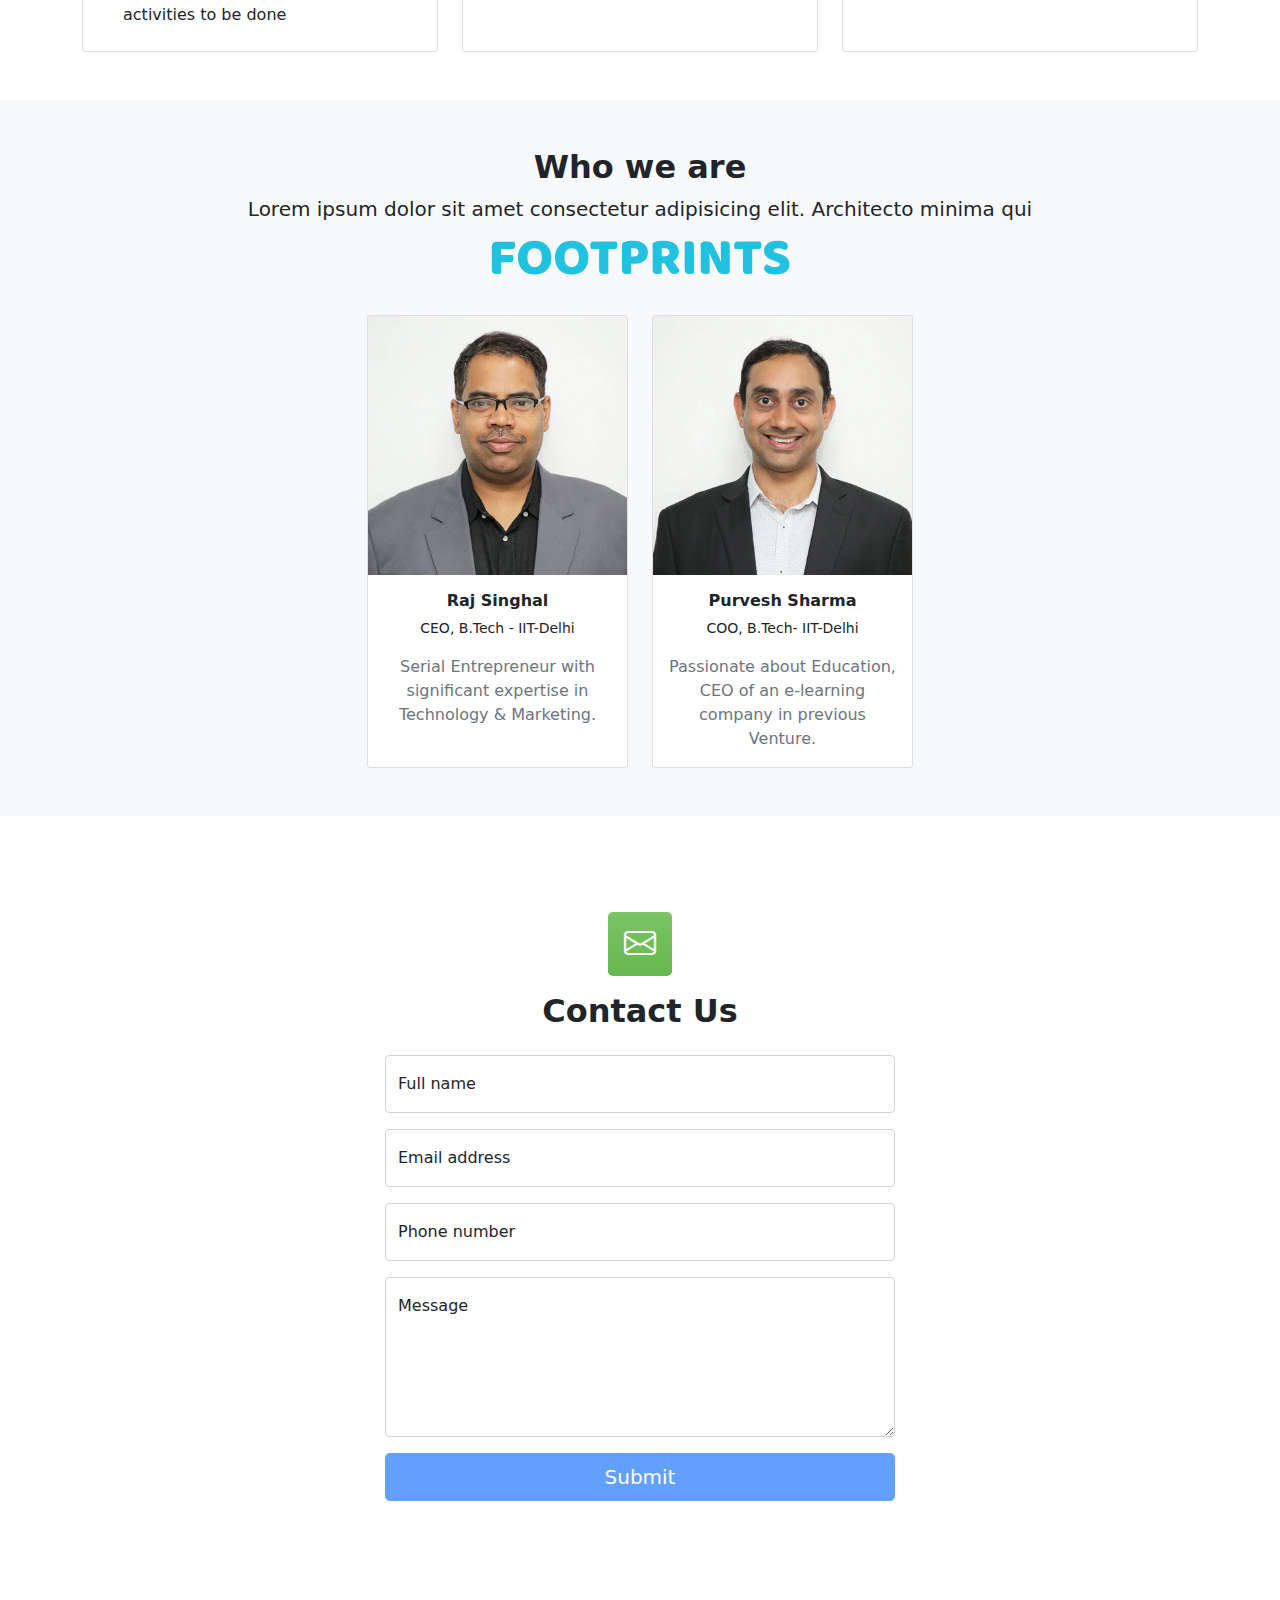
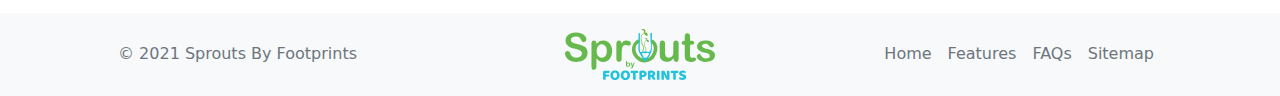
==== commit eea7d27b: "v5" ====
--- a/index.html
+++ b/index.html
@@ -19,7 +19,7 @@
     }
     
     header {
-        background: linear-gradient(to bottom, #607d8b 0%, rgb(101 185 77 / 0%) 100%), url(./assets/bg-pattern.png);
+        background: linear-gradient(to bottom, #009688 0%, rgb(101 185 77 / 0%) 100%), url(./assets/bg-pattern.png);
     }
     
     .fTitle {
@@ -74,8 +74,8 @@
             <div class="row justify-content-center">
                 <div class="col-lg-9">
                     <div class="text-center mt-5">
-                        <h1 class="display-5 fw-bolder text-white mb-2">Re-imagining Childcare</h1>
-                        <p class="lead text-white mb-4">Safer, closer and affordable for parents yet more rewarding for caregivers</p>
+                        <h1 class="display-5 fw-bolder text-dark mb-2">Re-imagining Childcare</h1>
+                        <p class="lead text-dark mb-4">Safer, closer and affordable for parents yet more rewarding for caregivers</p>
                         <!--  -->
                         <div id="carouselExampleSlidesOnly" class="carousel slide" data-bs-ride="carousel">
                             <div class="carousel-inner">
